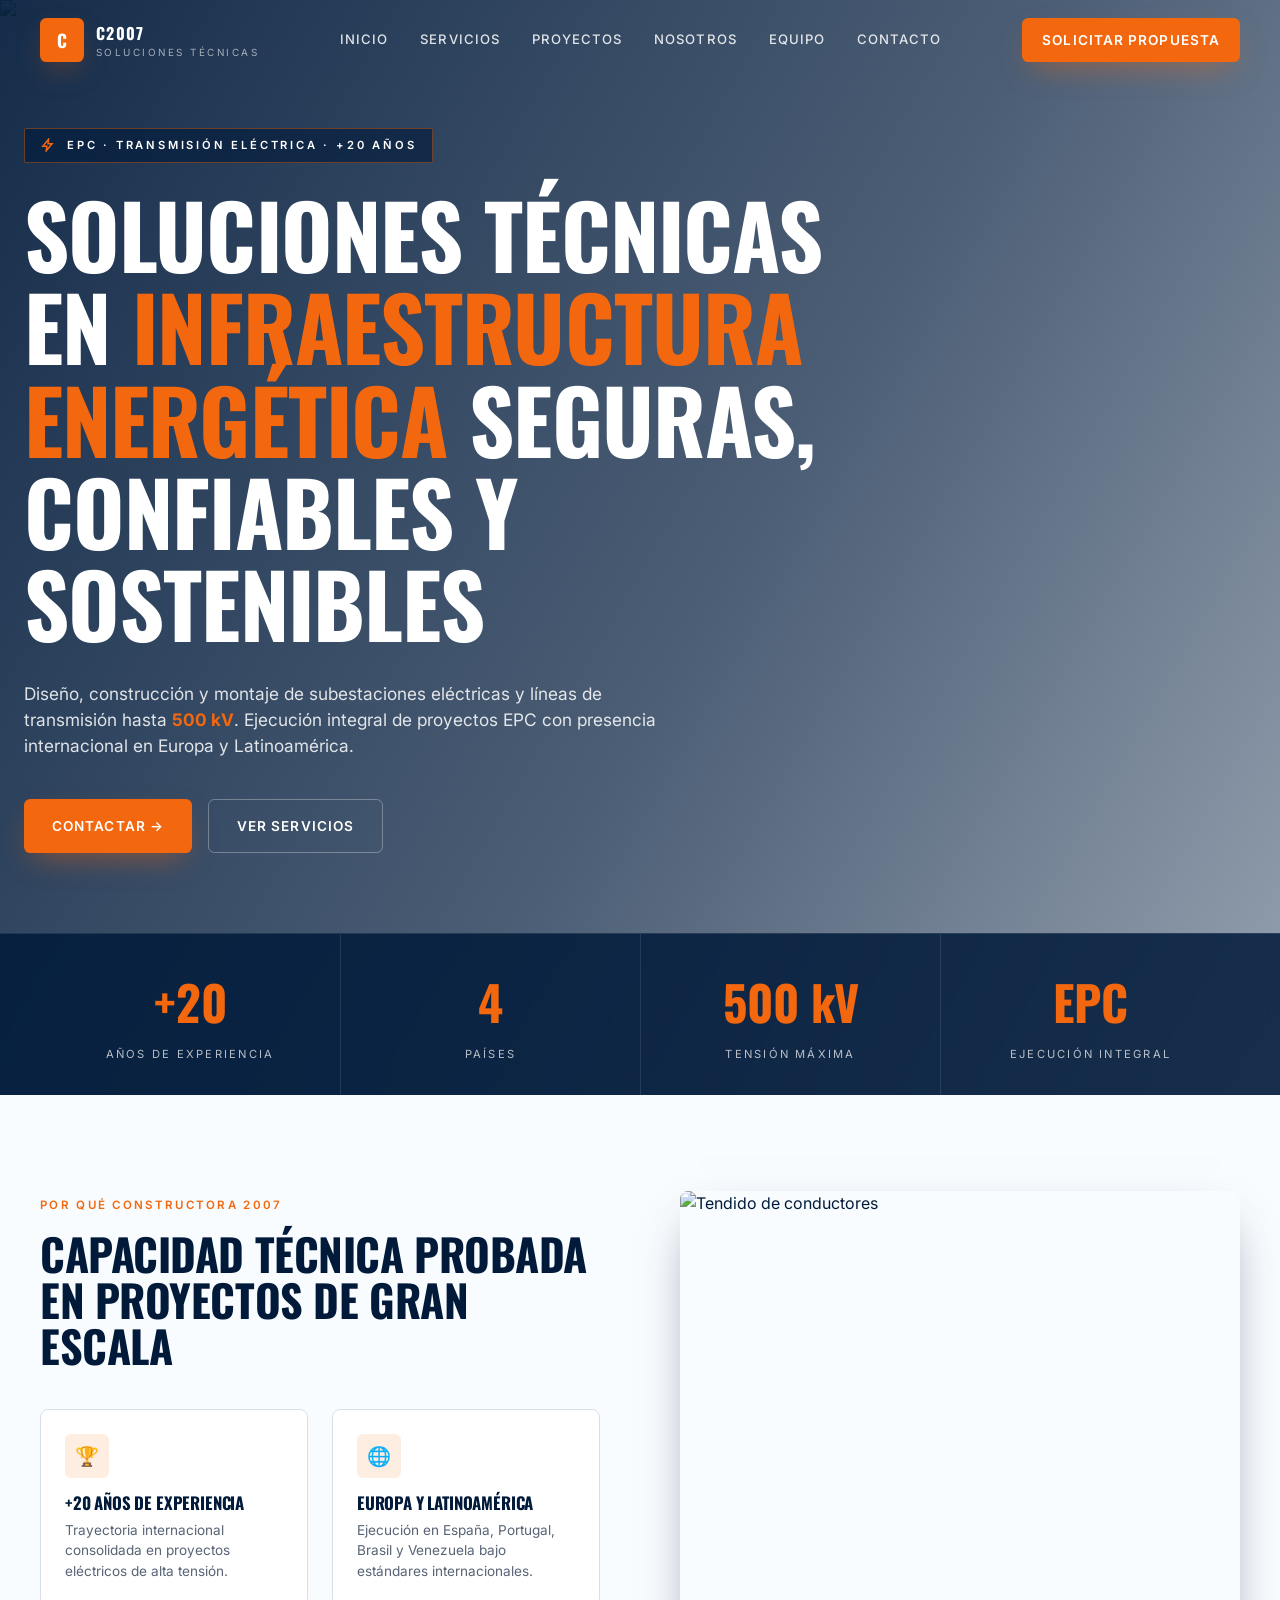
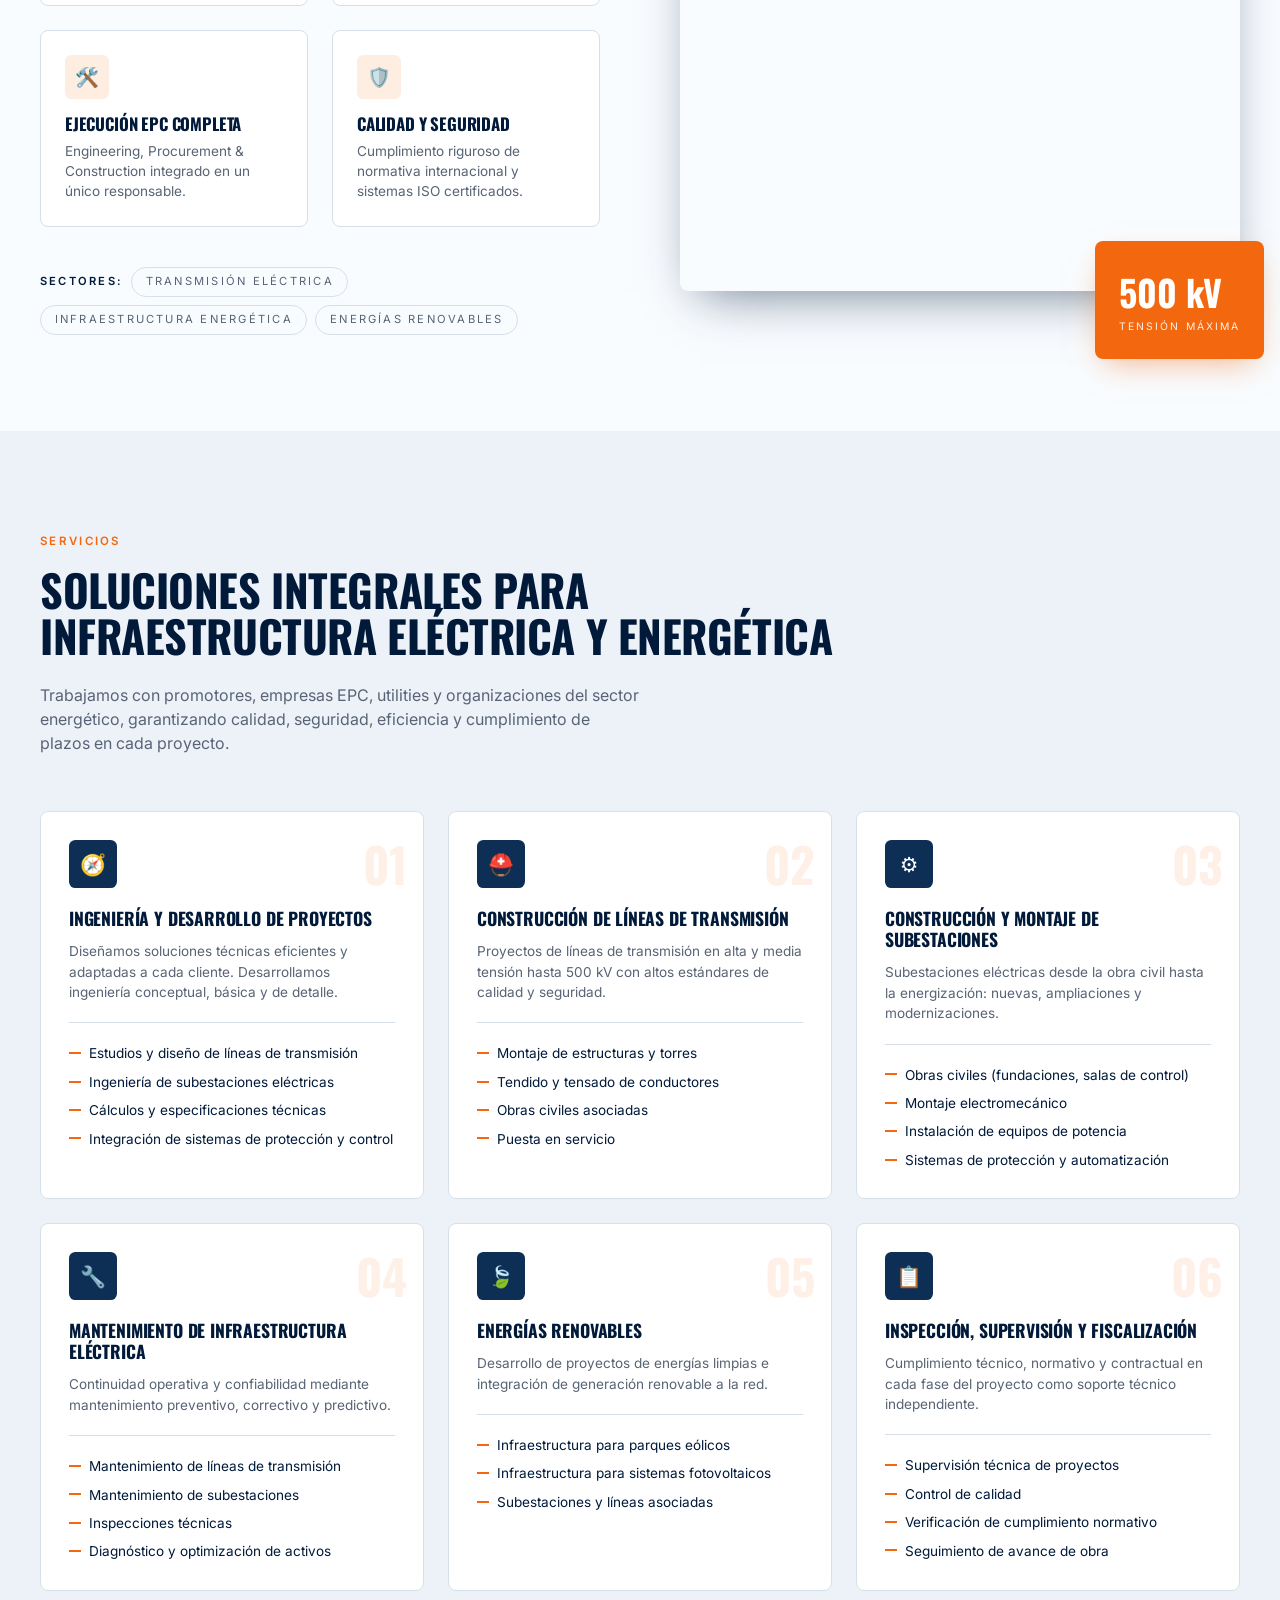
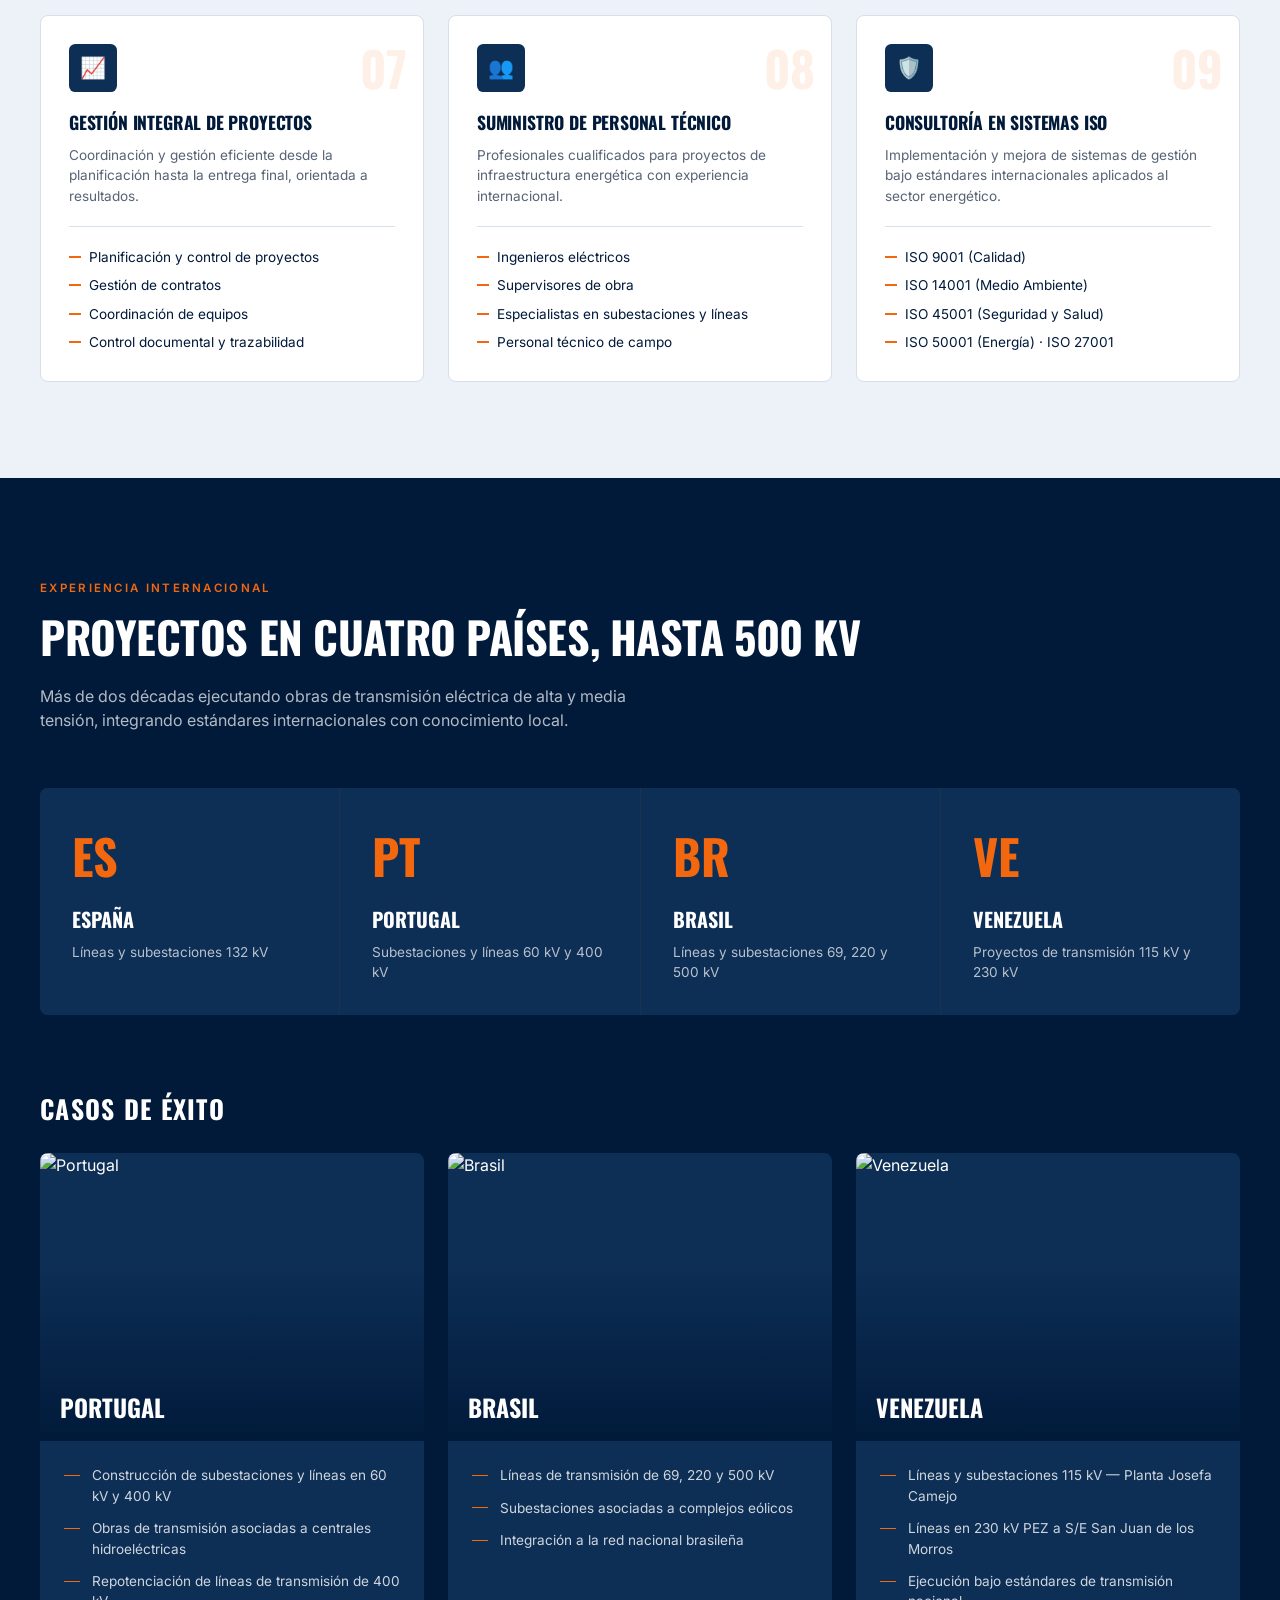
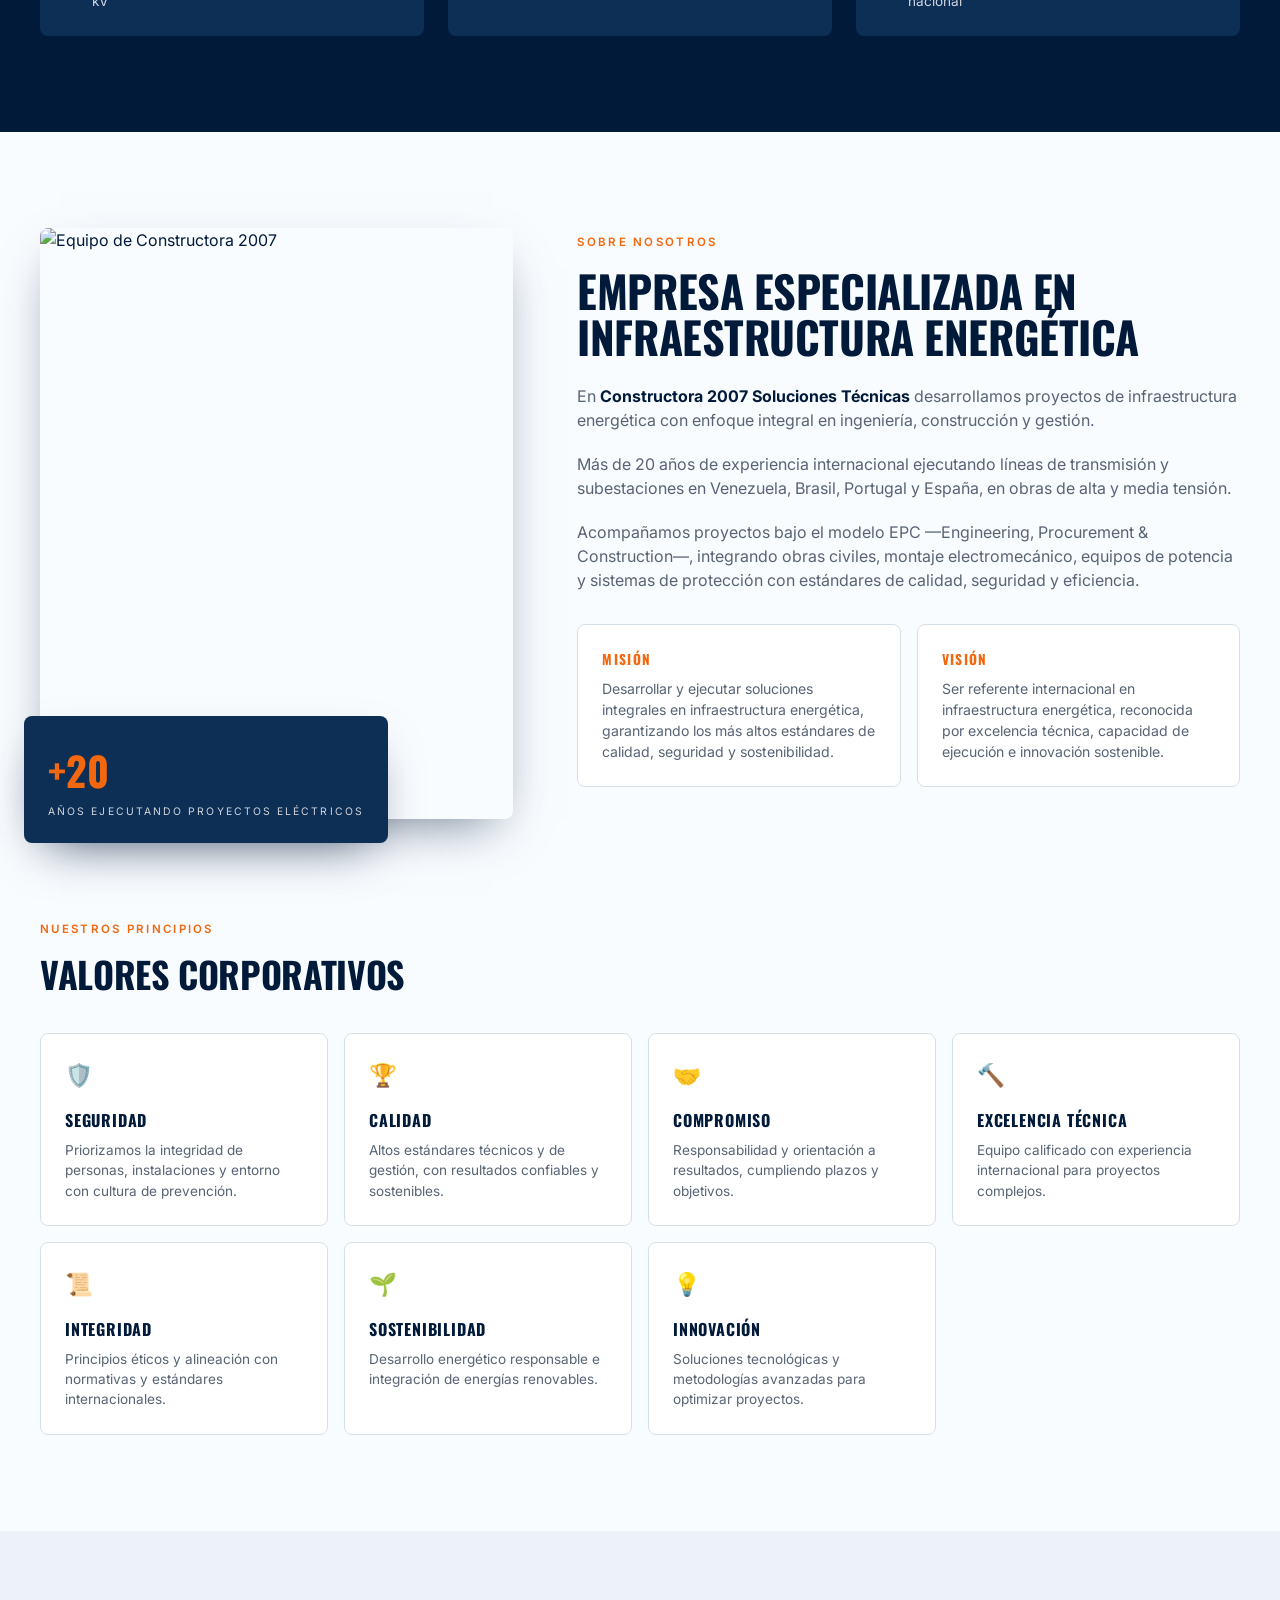
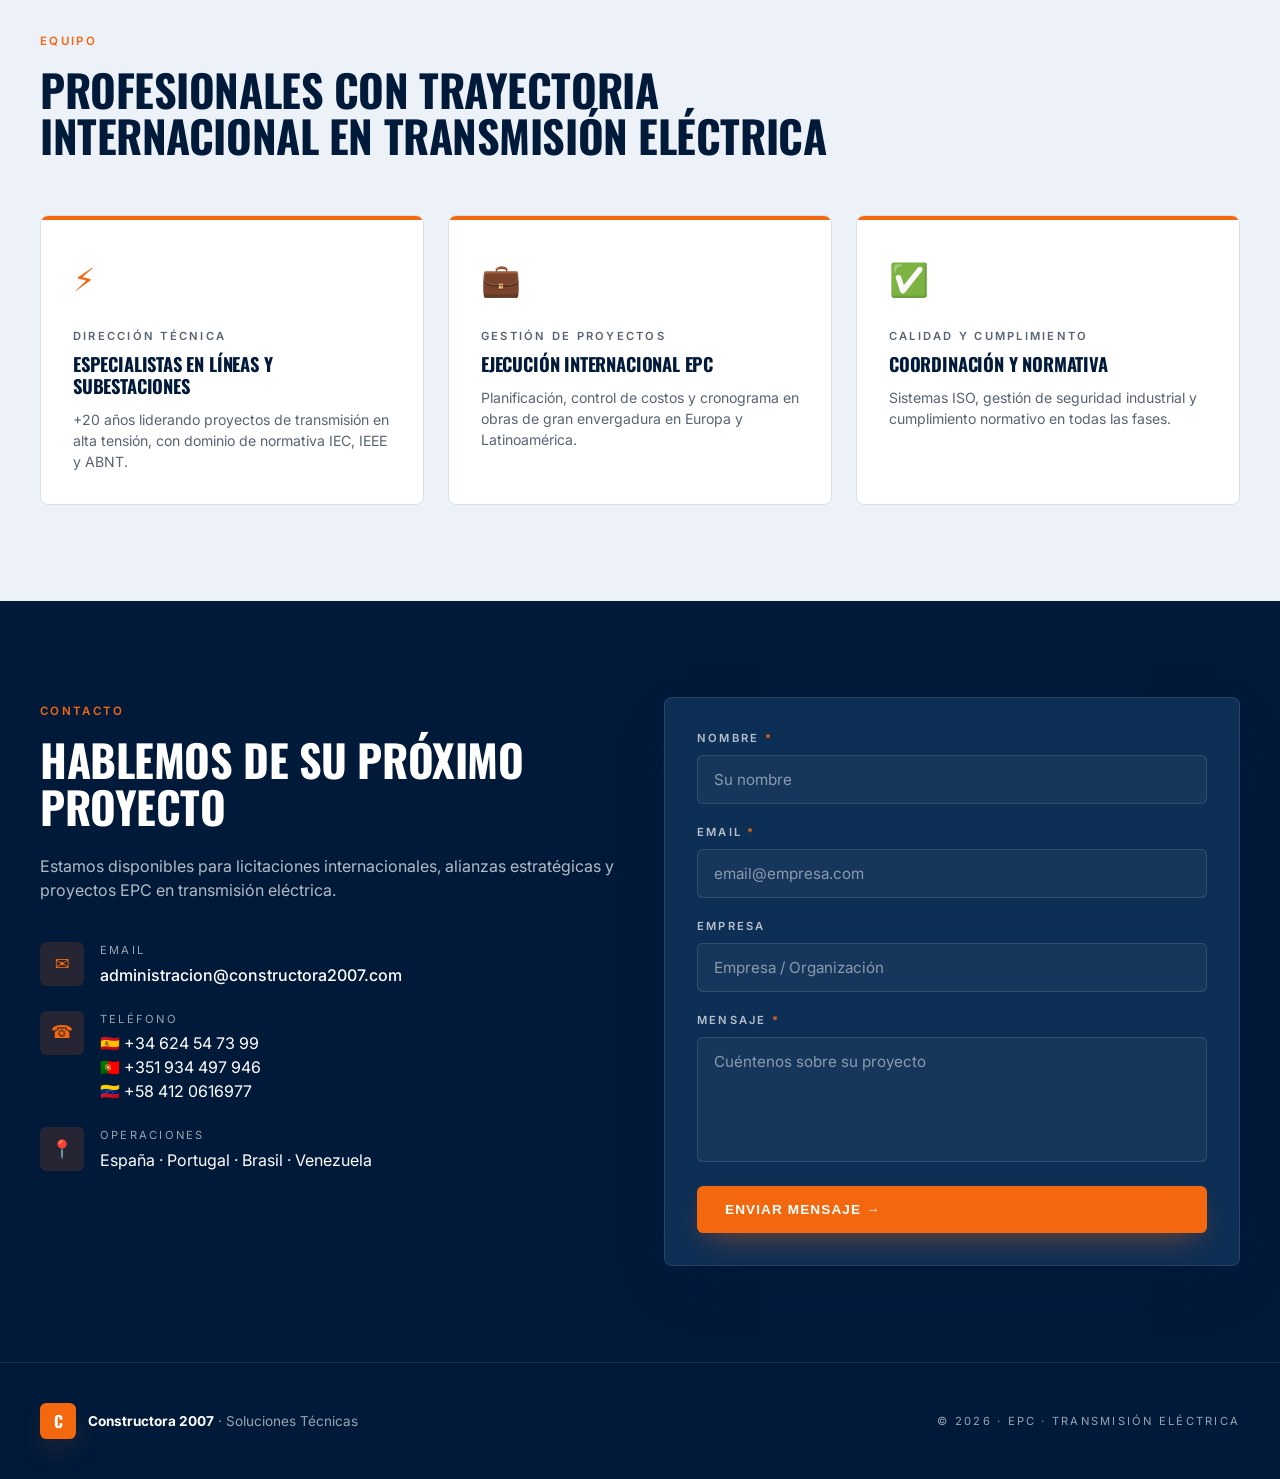
==== index.html @ a3deab56 "Add files via upload" ====
<!doctype html>
<html lang="es">
<head>
<meta charset="utf-8" />
<meta name="viewport" content="width=device-width, initial-scale=1" />
<title>Constructora 2007 · EPC en Transmisión Eléctrica hasta 500 kV</title>
<meta name="description" content="Diseño, construcción y montaje de subestaciones y líneas de transmisión hasta 500 kV. Proyectos EPC en España, Portugal, Brasil y Venezuela." />
<link rel="preconnect" href="https://fonts.googleapis.com">
<link rel="preconnect" href="https://fonts.gstatic.com" crossorigin>
<link href="https://fonts.googleapis.com/css2?family=Inter:wght@400;500;600;700&family=Oswald:wght@500;600;700&display=swap" rel="stylesheet">
<link rel="stylesheet" href="styles.css" />
</head>
<body>

<header id="nav" class="nav">
  <div class="container nav-inner">
    <a href="#inicio" class="brand">
      <div class="brand-mark">C</div>
      <div>
        <div class="brand-name">C2007</div>
        <div class="brand-sub">Soluciones Técnicas</div>
      </div>
    </a>
    <nav class="nav-links">
      <a href="#inicio">Inicio</a>
      <a href="#servicios">Servicios</a>
      <a href="#proyectos">Proyectos</a>
      <a href="#nosotros">Nosotros</a>
      <a href="#equipo">Equipo</a>
      <a href="#contacto">Contacto</a>
    </nav>
    <a href="#contacto" class="btn btn-orange nav-cta">Solicitar Propuesta</a>
    <button class="nav-toggle" aria-label="Abrir menú" id="navToggle">
      <span></span><span></span><span></span>
    </button>
  </div>
  <div class="nav-mobile" id="navMobile">
    <a href="#inicio">Inicio</a>
    <a href="#servicios">Servicios</a>
    <a href="#proyectos">Proyectos</a>
    <a href="#nosotros">Nosotros</a>
    <a href="#equipo">Equipo</a>
    <a href="#contacto">Contacto</a>
  </div>
</header>

<!-- HERO -->
<section id="inicio" class="hero">
  <img src="assets/hero-transmission.jpg" alt="Líneas de transmisión" class="hero-bg" />
  <div class="hero-overlay"></div>
  <div class="container hero-inner">
    <div class="badge">
      <svg viewBox="0 0 24 24" width="14" height="14" fill="none" stroke="currentColor" stroke-width="2.5"><path d="M13 2L3 14h7l-1 8 10-12h-7l1-8z"/></svg>
      <span>EPC · Transmisión Eléctrica · +20 años</span>
    </div>
    <h1>Soluciones técnicas en <span class="text-orange">infraestructura energética</span> seguras, confiables y sostenibles</h1>
    <p class="hero-lead">Diseño, construcción y montaje de subestaciones eléctricas y líneas de transmisión hasta <strong class="text-orange">500 kV</strong>. Ejecución integral de proyectos EPC con presencia internacional en Europa y Latinoamérica.</p>
    <div class="hero-ctas">
      <a href="#contacto" class="btn btn-orange">Contactar →</a>
      <a href="#servicios" class="btn btn-ghost">Ver Servicios</a>
    </div>
  </div>
  <div class="stats-bar">
    <div class="container stats-grid">
      <div><div class="stat-v">+20</div><div class="stat-l">Años de experiencia</div></div>
      <div><div class="stat-v">4</div><div class="stat-l">Países</div></div>
      <div><div class="stat-v">500 kV</div><div class="stat-l">Tensión máxima</div></div>
      <div><div class="stat-v">EPC</div><div class="stat-l">Ejecución integral</div></div>
    </div>
  </div>
</section>

<!-- WHY US -->
<section class="why">
  <div class="container why-grid">
    <div>
      <span class="eyebrow">Por qué Constructora 2007</span>
      <h2>Capacidad técnica probada en proyectos de gran escala</h2>
      <div class="why-cards">
        <div class="why-card"><div class="why-icon">🏆</div><h3>+20 años de experiencia</h3><p>Trayectoria internacional consolidada en proyectos eléctricos de alta tensión.</p></div>
        <div class="why-card"><div class="why-icon">🌐</div><h3>Europa y Latinoamérica</h3><p>Ejecución en España, Portugal, Brasil y Venezuela bajo estándares internacionales.</p></div>
        <div class="why-card"><div class="why-icon">🛠️</div><h3>Ejecución EPC completa</h3><p>Engineering, Procurement & Construction integrado en un único responsable.</p></div>
        <div class="why-card"><div class="why-icon">🛡️</div><h3>Calidad y seguridad</h3><p>Cumplimiento riguroso de normativa internacional y sistemas ISO certificados.</p></div>
      </div>
      <div class="sectors">
        <span class="sectors-label">Sectores:</span>
        <span class="chip">Transmisión Eléctrica</span>
        <span class="chip">Infraestructura Energética</span>
        <span class="chip">Energías Renovables</span>
      </div>
    </div>
    <div class="why-img-wrap">
      <img src="assets/conductors.jpg" alt="Tendido de conductores" />
      <div class="why-badge"><div class="why-badge-v">500 kV</div><div class="why-badge-l">Tensión máxima</div></div>
    </div>
  </div>
</section>

<!-- SERVICES -->
<section id="servicios" class="services">
  <div class="container">
    <span class="eyebrow">Servicios</span>
    <h2>Soluciones integrales para infraestructura eléctrica y energética</h2>
    <p class="lead">Trabajamos con promotores, empresas EPC, utilities y organizaciones del sector energético, garantizando calidad, seguridad, eficiencia y cumplimiento de plazos en cada proyecto.</p>
    <div class="services-grid" id="servicesGrid"></div>
  </div>
</section>

<!-- PROJECTS -->
<section id="proyectos" class="projects">
  <div class="container">
    <span class="eyebrow">Experiencia internacional</span>
    <h2 class="light">Proyectos en cuatro países, hasta 500 kV</h2>
    <p class="lead light">Más de dos décadas ejecutando obras de transmisión eléctrica de alta y media tensión, integrando estándares internacionales con conocimiento local.</p>
    <div class="countries">
      <div><div class="cc">ES</div><div class="cn">España</div><p>Líneas y subestaciones 132 kV</p></div>
      <div><div class="cc">PT</div><div class="cn">Portugal</div><p>Subestaciones y líneas 60 kV y 400 kV</p></div>
      <div><div class="cc">BR</div><div class="cn">Brasil</div><p>Líneas y subestaciones 69, 220 y 500 kV</p></div>
      <div><div class="cc">VE</div><div class="cn">Venezuela</div><p>Proyectos de transmisión 115 kV y 230 kV</p></div>
    </div>
    <h3 class="cases-title">Casos de éxito</h3>
    <div class="cases">
      <article class="case">
        <div class="case-img"><img src="assets/substation.jpg" alt="Portugal"/><span>Portugal</span></div>
        <ul>
          <li>Construcción de subestaciones y líneas en 60 kV y 400 kV</li>
          <li>Obras de transmisión asociadas a centrales hidroeléctricas</li>
          <li>Repotenciación de líneas de transmisión de 400 kV</li>
        </ul>
      </article>
      <article class="case">
        <div class="case-img"><img src="assets/conductors.jpg" alt="Brasil"/><span>Brasil</span></div>
        <ul>
          <li>Líneas de transmisión de 69, 220 y 500 kV</li>
          <li>Subestaciones asociadas a complejos eólicos</li>
          <li>Integración a la red nacional brasileña</li>
        </ul>
      </article>
      <article class="case">
        <div class="case-img"><img src="assets/renewable.jpg" alt="Venezuela"/><span>Venezuela</span></div>
        <ul>
          <li>Líneas y subestaciones 115 kV — Planta Josefa Camejo</li>
          <li>Líneas en 230 kV PEZ a S/E San Juan de los Morros</li>
          <li>Ejecución bajo estándares de transmisión nacional</li>
        </ul>
      </article>
    </div>
  </div>
</section>

<!-- ABOUT -->
<section id="nosotros" class="about">
  <div class="container about-grid">
    <div class="about-img-wrap">
      <img src="assets/team.jpg" alt="Equipo de Constructora 2007"/>
      <div class="about-badge"><div class="about-badge-v">+20</div><div class="about-badge-l">Años ejecutando proyectos eléctricos</div></div>
    </div>
    <div>
      <span class="eyebrow">Sobre nosotros</span>
      <h2>Empresa especializada en infraestructura energética</h2>
      <div class="about-text">
        <p>En <strong>Constructora 2007 Soluciones Técnicas</strong> desarrollamos proyectos de infraestructura energética con enfoque integral en ingeniería, construcción y gestión.</p>
        <p>Más de 20 años de experiencia internacional ejecutando líneas de transmisión y subestaciones en Venezuela, Brasil, Portugal y España, en obras de alta y media tensión.</p>
        <p>Acompañamos proyectos bajo el modelo EPC —Engineering, Procurement & Construction—, integrando obras civiles, montaje electromecánico, equipos de potencia y sistemas de protección con estándares de calidad, seguridad y eficiencia.</p>
      </div>
      <div class="mv">
        <div class="mv-card"><div class="mv-title">Misión</div><p>Desarrollar y ejecutar soluciones integrales en infraestructura energética, garantizando los más altos estándares de calidad, seguridad y sostenibilidad.</p></div>
        <div class="mv-card"><div class="mv-title">Visión</div><p>Ser referente internacional en infraestructura energética, reconocida por excelencia técnica, capacidad de ejecución e innovación sostenible.</p></div>
      </div>
    </div>
  </div>
  <div class="container values-wrap">
    <span class="eyebrow">Nuestros principios</span>
    <h3>Valores Corporativos</h3>
    <div class="values" id="valuesGrid"></div>
  </div>
</section>

<!-- TEAM -->
<section id="equipo" class="team">
  <div class="container">
    <span class="eyebrow">Equipo</span>
    <h2>Profesionales con trayectoria internacional en transmisión eléctrica</h2>
    <div class="team-grid">
      <div class="team-card"><div class="team-bar"></div><div class="team-icon">⚡</div><div class="team-role">Dirección Técnica</div><h3>Especialistas en líneas y subestaciones</h3><p>+20 años liderando proyectos de transmisión en alta tensión, con dominio de normativa IEC, IEEE y ABNT.</p></div>
      <div class="team-card"><div class="team-bar"></div><div class="team-icon">💼</div><div class="team-role">Gestión de Proyectos</div><h3>Ejecución internacional EPC</h3><p>Planificación, control de costos y cronograma en obras de gran envergadura en Europa y Latinoamérica.</p></div>
      <div class="team-card"><div class="team-bar"></div><div class="team-icon">✅</div><div class="team-role">Calidad y Cumplimiento</div><h3>Coordinación y normativa</h3><p>Sistemas ISO, gestión de seguridad industrial y cumplimiento normativo en todas las fases.</p></div>
    </div>
  </div>
</section>

<!-- CONTACT -->
<section id="contacto" class="contact">
  <div class="container contact-grid">
    <div>
      <span class="eyebrow">Contacto</span>
      <h2 class="light">Hablemos de su próximo proyecto</h2>
      <p class="lead light">Estamos disponibles para licitaciones internacionales, alianzas estratégicas y proyectos EPC en transmisión eléctrica.</p>
      <div class="contact-list">
        <div class="contact-item"><div class="ci-ico">✉</div><div><div class="ci-l">Email</div><a href="mailto:administracion@constructora2007.com">administracion@constructora2007.com</a></div></div>
        <div class="contact-item"><div class="ci-ico">☎</div><div><div class="ci-l">Teléfono</div>
          <div>🇪🇸 +34 624 54 73 99</div>
          <div>🇵🇹 +351 934 497 946</div>
          <div>🇻🇪 +58 412 0616977</div>
        </div></div>
        <div class="contact-item"><div class="ci-ico">📍</div><div><div class="ci-l">Operaciones</div><div>España · Portugal · Brasil · Venezuela</div></div></div>
      </div>
    </div>
    <form class="contact-form" id="contactForm">
      <label>Nombre <span>*</span><input required type="text" placeholder="Su nombre"/></label>
      <label>Email <span>*</span><input required type="email" placeholder="email@empresa.com"/></label>
      <label>Empresa<input type="text" placeholder="Empresa / Organización"/></label>
      <label>Mensaje <span>*</span><textarea required rows="5" placeholder="Cuéntenos sobre su proyecto"></textarea></label>
      <button type="submit" class="btn btn-orange">Enviar mensaje →</button>
    </form>
  </div>
</section>

<footer class="footer">
  <div class="container footer-inner">
    <div class="brand">
      <div class="brand-mark">C</div>
      <div class="text-sm"><strong>Constructora 2007</strong> · Soluciones Técnicas</div>
    </div>
    <div class="footer-copy">© <span id="year"></span> · EPC · Transmisión Eléctrica</div>
  </div>
</footer>

<script src="script.js"></script>
</body>
</html>
---- styles.css ----
:root{
  --navy-deep:oklch(0.22 0.07 255);
  --navy:oklch(0.30 0.08 255);
  --orange:oklch(0.68 0.19 45);
  --orange-bright:oklch(0.74 0.20 50);
  --bg:oklch(0.99 0.005 250);
  --fg:oklch(0.22 0.07 255);
  --muted:oklch(0.50 0.03 255);
  --secondary:oklch(0.96 0.01 255);
  --border:oklch(0.90 0.015 255);
  --card:#fff;
  --shadow-elev:0 20px 50px -20px color-mix(in oklab, var(--navy-deep) 60%, transparent);
  --shadow-orange:0 12px 30px -10px color-mix(in oklab, var(--orange) 50%, transparent);
}
*{box-sizing:border-box;margin:0;padding:0}
html{scroll-behavior:smooth}
body{font-family:"Inter",system-ui,sans-serif;background:var(--bg);color:var(--fg);-webkit-font-smoothing:antialiased;line-height:1.5}
img{display:block;max-width:100%}
a{color:inherit;text-decoration:none}
h1,h2,h3,h4{font-family:"Oswald","Arial Narrow",sans-serif;letter-spacing:-0.01em;text-transform:uppercase;font-weight:700;line-height:1.05}
.container{max-width:1280px;margin:0 auto;padding:0 24px}
@media(min-width:1024px){.container{padding:0 40px}}
.text-orange{color:var(--orange)}
.eyebrow{display:inline-flex;align-items:center;gap:.5rem;font-size:.72rem;font-weight:600;text-transform:uppercase;letter-spacing:.2em;color:var(--orange)}
.lead{margin-top:1.5rem;color:var(--muted);max-width:60ch}
.lead.light{color:rgba(255,255,255,.7)}
h2.light,h3.light{color:#fff}

/* Buttons */
.btn{display:inline-flex;align-items:center;gap:.5rem;padding:1rem 1.75rem;font-size:.85rem;font-weight:600;text-transform:uppercase;letter-spacing:.08em;border-radius:.4rem;transition:.2s;cursor:pointer;border:none}
.btn-orange{background:var(--orange);color:#fff;box-shadow:var(--shadow-orange)}
.btn-orange:hover{filter:brightness(1.1)}
.btn-ghost{border:1px solid rgba(255,255,255,.3);color:#fff;background:transparent}
.btn-ghost:hover{background:rgba(255,255,255,.1)}

/* NAV */
.nav{position:fixed;inset:0 0 auto 0;z-index:50;transition:.3s}
.nav.scrolled{background:color-mix(in oklab, var(--navy-deep) 90%, transparent);backdrop-filter:blur(12px);border-bottom:1px solid rgba(255,255,255,.1)}
.nav-inner{display:flex;height:80px;align-items:center;justify-content:space-between}
.brand{display:flex;align-items:center;gap:.75rem;color:#fff}
.brand-mark{width:44px;height:44px;border-radius:.4rem;background:var(--orange);color:#fff;display:flex;align-items:center;justify-content:center;font-family:"Oswald";font-weight:700;font-size:1.1rem;box-shadow:var(--shadow-orange)}
.brand-name{font-family:"Oswald";font-weight:700;text-transform:uppercase;letter-spacing:.08em;color:#fff}
.brand-sub{font-size:.62rem;text-transform:uppercase;letter-spacing:.25em;color:rgba(255,255,255,.6)}
.nav-links{display:none;gap:2rem}
.nav-links a{font-size:.82rem;font-weight:500;text-transform:uppercase;letter-spacing:.08em;color:rgba(255,255,255,.85)}
.nav-links a:hover{color:var(--orange)}
.nav-cta{display:none;padding:.75rem 1.25rem}
@media(min-width:1024px){.nav-links{display:flex}.nav-cta{display:inline-flex}}
.nav-toggle{display:flex;flex-direction:column;gap:5px;background:transparent;border:none;padding:8px;cursor:pointer}
.nav-toggle span{width:24px;height:2px;background:#fff;display:block}
@media(min-width:1024px){.nav-toggle{display:none}}
.nav-mobile{display:none;background:var(--navy-deep);padding:1rem 1.5rem;border-top:1px solid rgba(255,255,255,.1)}
.nav-mobile a{display:block;padding:.75rem 0;color:rgba(255,255,255,.85);font-size:.85rem;text-transform:uppercase;letter-spacing:.08em;border-bottom:1px solid rgba(255,255,255,.05)}
.nav-mobile.open{display:block}

/* HERO */
.hero{position:relative;min-height:100vh;overflow:hidden;color:#fff}
.hero-bg{position:absolute;inset:0;width:100%;height:100%;object-fit:cover}
.hero-overlay{position:absolute;inset:0;background:linear-gradient(120deg,color-mix(in oklab, var(--navy-deep) 92%, transparent) 0%,color-mix(in oklab, var(--navy-deep) 70%, transparent) 55%,color-mix(in oklab, var(--navy-deep) 40%, transparent) 100%)}
.hero-inner{position:relative;z-index:2;display:flex;flex-direction:column;justify-content:center;min-height:100vh;padding:8rem 24px 5rem}
.badge{display:inline-flex;align-items:center;gap:.75rem;padding:.5rem 1rem;border:1px solid color-mix(in oklab, var(--orange) 40%, transparent);background:color-mix(in oklab, var(--navy-deep) 60%, transparent);backdrop-filter:blur(8px);border-radius:2px;color:#fff;font-size:.7rem;font-weight:600;letter-spacing:.25em;text-transform:uppercase;width:fit-content;margin-bottom:1.5rem}
.badge svg{color:var(--orange)}
.hero h1{font-size:clamp(2.5rem,7vw,5.5rem);max-width:900px}
.hero-lead{margin-top:2rem;max-width:640px;font-size:1.08rem;color:rgba(255,255,255,.85)}
.hero-ctas{margin-top:2.5rem;display:flex;flex-wrap:wrap;gap:1rem}
.stats-bar{position:relative;z-index:2;border-top:1px solid rgba(255,255,255,.1);background:color-mix(in oklab, var(--navy-deep) 85%, transparent);backdrop-filter:blur(12px)}
.stats-grid{display:grid;grid-template-columns:repeat(2,1fr);gap:0}
@media(min-width:768px){.stats-grid{grid-template-columns:repeat(4,1fr)}}
.stats-grid>div{padding:2rem 1.5rem;text-align:center;border-left:1px solid rgba(255,255,255,.1)}
.stats-grid>div:first-child{border-left:none}
.stat-v{font-family:"Oswald";font-size:clamp(2rem,4vw,3rem);font-weight:700;color:var(--orange)}
.stat-l{margin-top:.5rem;font-size:.7rem;text-transform:uppercase;letter-spacing:.2em;color:rgba(255,255,255,.7)}

/* WHY */
.why{padding:6rem 0;background:var(--bg)}
.why-grid{display:grid;gap:3.5rem}
@media(min-width:1024px){.why-grid{grid-template-columns:1fr 1fr;gap:5rem}}
.why h2{font-size:clamp(1.8rem,3.5vw,2.75rem);margin-top:1rem}
.why-cards{margin-top:2.5rem;display:grid;gap:1.5rem;grid-template-columns:1fr}
@media(min-width:640px){.why-cards{grid-template-columns:1fr 1fr}}
.why-card{padding:1.5rem;border:1px solid var(--border);background:var(--card);border-radius:.5rem;transition:.2s}
.why-card:hover{border-color:var(--orange);box-shadow:var(--shadow-elev);transform:translateY(-4px)}
.why-icon{width:44px;height:44px;border-radius:.4rem;background:color-mix(in oklab, var(--orange) 12%, transparent);color:var(--orange);display:flex;align-items:center;justify-content:center;font-size:1.2rem;margin-bottom:1rem}
.why-card h3{font-size:1.05rem;margin-bottom:.5rem}
.why-card p{font-size:.85rem;color:var(--muted)}
.sectors{margin-top:2.5rem;display:flex;flex-wrap:wrap;gap:.5rem;align-items:center;font-size:.7rem;text-transform:uppercase;letter-spacing:.2em;color:var(--muted)}
.sectors-label{font-weight:600;color:var(--fg)}
.chip{padding:.35rem .85rem;border:1px solid var(--border);border-radius:999px}
.why-img-wrap{position:relative}
.why-img-wrap img{aspect-ratio:4/5;width:100%;object-fit:cover;border-radius:.5rem;box-shadow:var(--shadow-elev)}
.why-badge{position:absolute;bottom:-1.5rem;right:-1.5rem;background:var(--orange);color:#fff;padding:1.5rem;border-radius:.5rem;box-shadow:var(--shadow-orange);display:none}
@media(min-width:768px){.why-badge{display:block}}
.why-badge-v{font-family:"Oswald";font-size:2.25rem;font-weight:700}
.why-badge-l{font-size:.65rem;text-transform:uppercase;letter-spacing:.2em;opacity:.9}

/* SERVICES */
.services{padding:6rem 0;background:var(--secondary)}
.services h2{font-size:clamp(1.8rem,3.5vw,2.75rem);margin-top:1rem;max-width:800px}
.services-grid{margin-top:3.5rem;display:grid;gap:1.5rem;grid-template-columns:1fr}
@media(min-width:768px){.services-grid{grid-template-columns:1fr 1fr}}
@media(min-width:1024px){.services-grid{grid-template-columns:repeat(3,1fr)}}
.service{position:relative;overflow:hidden;border:1px solid var(--border);background:var(--card);border-radius:.5rem;padding:1.75rem;transition:.2s}
.service:hover{border-color:var(--orange);box-shadow:var(--shadow-elev)}
.service-num{position:absolute;top:1rem;right:1rem;font-family:"Oswald";font-size:3rem;font-weight:700;color:color-mix(in oklab, var(--orange) 10%, transparent);transition:.2s}
.service:hover .service-num{color:color-mix(in oklab, var(--orange) 30%, transparent)}
.service-icon{width:48px;height:48px;border-radius:.4rem;background:var(--navy);color:#fff;display:flex;align-items:center;justify-content:center;font-size:1.3rem;margin-bottom:1.25rem}
.service h3{font-size:1.1rem;margin-bottom:.75rem;line-height:1.2}
.service-desc{font-size:.85rem;color:var(--muted)}
.service ul{margin-top:1.25rem;padding-top:1.25rem;border-top:1px solid var(--border);list-style:none;display:grid;gap:.5rem}
.service li{display:flex;gap:.5rem;font-size:.85rem;align-items:flex-start}
.service li::before{content:"";flex:none;width:12px;height:2px;background:var(--orange);margin-top:.55rem}

/* PROJECTS */
.projects{padding:6rem 0;background:var(--navy-deep);color:#fff}
.projects h2{font-size:clamp(1.8rem,3.5vw,2.75rem);margin-top:1rem;color:#fff}
.cases-title{margin-top:5rem;font-size:1.6rem;color:#fff;letter-spacing:.05em}
.countries{margin-top:3.5rem;display:grid;gap:1px;background:rgba(255,255,255,.1);border-radius:.5rem;overflow:hidden;grid-template-columns:1fr}
@media(min-width:640px){.countries{grid-template-columns:1fr 1fr}}
@media(min-width:1024px){.countries{grid-template-columns:repeat(4,1fr)}}
.countries>div{background:var(--navy);padding:2rem}
.cc{font-family:"Oswald";font-size:3rem;font-weight:700;color:var(--orange)}
.cn{margin-top:.75rem;font-family:"Oswald";font-size:1.25rem;text-transform:uppercase;font-weight:700}
.countries p{margin-top:.5rem;font-size:.85rem;color:rgba(255,255,255,.7)}
.cases{margin-top:2rem;display:grid;gap:1.5rem;grid-template-columns:1fr}
@media(min-width:1024px){.cases{grid-template-columns:repeat(3,1fr)}}
.case{background:var(--navy);border-radius:.5rem;overflow:hidden}
.case-img{position:relative;aspect-ratio:4/3;overflow:hidden}
.case-img img{width:100%;height:100%;object-fit:cover;transition:.7s}
.case:hover .case-img img{transform:scale(1.05)}
.case-img::after{content:"";position:absolute;inset:0;background:linear-gradient(to top, var(--navy-deep), transparent 60%)}
.case-img span{position:absolute;bottom:1rem;left:1.25rem;font-family:"Oswald";font-size:1.5rem;font-weight:700;text-transform:uppercase;color:#fff;z-index:2}
.case ul{padding:1.5rem;list-style:none;display:grid;gap:.75rem}
.case li{display:flex;gap:.75rem;font-size:.85rem;color:rgba(255,255,255,.8)}
.case li::before{content:"";flex:none;width:16px;height:1px;background:var(--orange);margin-top:.6rem}

/* ABOUT */
.about{padding:6rem 0;background:var(--bg)}
.about-grid{display:grid;gap:3.5rem;grid-template-columns:1fr}
@media(min-width:1024px){.about-grid{grid-template-columns:5fr 7fr;gap:4rem}}
.about-img-wrap{position:relative}
.about-img-wrap img{aspect-ratio:4/5;width:100%;object-fit:cover;border-radius:.5rem;box-shadow:var(--shadow-elev)}
.about-badge{position:absolute;bottom:-1.5rem;left:-1rem;background:var(--navy);color:#fff;padding:1.5rem;border-radius:.5rem;box-shadow:var(--shadow-elev)}
.about-badge-v{font-family:"Oswald";font-size:2.5rem;font-weight:700;color:var(--orange)}
.about-badge-l{margin-top:.25rem;font-size:.65rem;text-transform:uppercase;letter-spacing:.2em;color:rgba(255,255,255,.8)}
.about h2{font-size:clamp(1.8rem,3.5vw,2.75rem);margin-top:1rem}
.about-text{margin-top:1.5rem;display:grid;gap:1.25rem;color:var(--muted);font-size:1rem}
.about-text strong{color:var(--fg)}
.mv{margin-top:2rem;display:grid;gap:1rem;grid-template-columns:1fr}
@media(min-width:640px){.mv{grid-template-columns:1fr 1fr}}
.mv-card{padding:1.5rem;border:1px solid var(--border);background:var(--card);border-radius:.5rem}
.mv-title{font-family:"Oswald";font-size:.85rem;font-weight:700;text-transform:uppercase;letter-spacing:.1em;color:var(--orange)}
.mv-card p{margin-top:.5rem;font-size:.88rem;color:var(--muted)}
.values-wrap{margin-top:6rem}
.values-wrap h3{margin-top:1rem;font-size:clamp(1.5rem,3vw,2.25rem)}
.values{margin-top:2.5rem;display:grid;gap:1rem;grid-template-columns:1fr}
@media(min-width:640px){.values{grid-template-columns:1fr 1fr}}
@media(min-width:1024px){.values{grid-template-columns:repeat(4,1fr)}}
.value{padding:1.5rem;border:1px solid var(--border);background:var(--card);border-radius:.5rem;transition:.2s}
.value:hover{border-color:var(--orange);transform:translateY(-4px)}
.value-icon{font-size:1.4rem;color:var(--orange)}
.value-title{margin-top:1rem;font-family:"Oswald";font-size:1rem;font-weight:700;text-transform:uppercase;letter-spacing:.05em}
.value p{margin-top:.5rem;font-size:.85rem;color:var(--muted)}

/* TEAM */
.team{padding:6rem 0;background:var(--secondary)}
.team h2{font-size:clamp(1.8rem,3.5vw,2.75rem);margin-top:1rem;max-width:800px}
.team-grid{margin-top:3.5rem;display:grid;gap:1.5rem;grid-template-columns:1fr}
@media(min-width:768px){.team-grid{grid-template-columns:repeat(3,1fr)}}
.team-card{position:relative;overflow:hidden;padding:2rem;border:1px solid var(--border);background:var(--card);border-radius:.5rem;transition:.2s}
.team-card:hover{border-color:var(--orange);box-shadow:var(--shadow-elev)}
.team-bar{position:absolute;inset:0 0 auto 0;height:4px;background:var(--orange)}
.team-icon{margin-top:.5rem;font-size:2rem;color:var(--orange)}
.team-role{margin-top:1.5rem;font-size:.7rem;font-weight:600;text-transform:uppercase;letter-spacing:.2em;color:var(--muted)}
.team-card h3{margin-top:.5rem;font-size:1.15rem;line-height:1.2}
.team-card p{margin-top:.75rem;font-size:.88rem;color:var(--muted)}

/* CONTACT */
.contact{padding:6rem 0;background:var(--navy-deep);color:#fff}
.contact-grid{display:grid;gap:3rem;grid-template-columns:1fr}
@media(min-width:1024px){.contact-grid{grid-template-columns:1fr 1fr}}
.contact h2{font-size:clamp(1.8rem,3.5vw,2.75rem);margin-top:1rem}
.contact-list{margin-top:2.5rem;display:grid;gap:1.5rem}
.contact-item{display:flex;gap:1rem;align-items:flex-start}
.ci-ico{flex:none;width:44px;height:44px;border-radius:.4rem;background:color-mix(in oklab, var(--orange) 15%, transparent);color:var(--orange);display:flex;align-items:center;justify-content:center;font-size:1.1rem}
.ci-l{font-size:.7rem;text-transform:uppercase;letter-spacing:.2em;color:rgba(255,255,255,.6);margin-bottom:.25rem}
.contact-item a{color:#fff;font-weight:500}
.contact-item a:hover{color:var(--orange)}
.contact-form{background:var(--navy);border:1px solid rgba(255,255,255,.1);border-radius:.5rem;padding:2rem;display:grid;gap:1.25rem;box-shadow:var(--shadow-elev)}
.contact-form label{display:block;font-size:.7rem;font-weight:600;text-transform:uppercase;letter-spacing:.2em;color:rgba(255,255,255,.7)}
.contact-form label span{color:var(--orange)}
.contact-form input,.contact-form textarea{margin-top:.5rem;width:100%;background:color-mix(in oklab, white 4%, transparent);border:1px solid color-mix(in oklab, white 12%, transparent);color:#fff;padding:.875rem 1rem;border-radius:.375rem;font-size:.95rem;outline:none;font-family:inherit;resize:none;transition:.2s}
.contact-form input::placeholder,.contact-form textarea::placeholder{color:rgba(255,255,255,.5)}
.contact-form input:focus,.contact-form textarea:focus{border-color:var(--orange);background:color-mix(in oklab, white 8%, transparent)}

/* FOOTER */
.footer{background:var(--navy-deep);color:rgba(255,255,255,.6);border-top:1px solid rgba(255,255,255,.1);padding:2.5rem 0}
.footer-inner{display:flex;flex-direction:column;align-items:center;gap:1rem;justify-content:space-between}
@media(min-width:768px){.footer-inner{flex-direction:row}}
.footer .brand-mark{width:36px;height:36px;font-size:1rem}
.footer .text-sm{font-size:.85rem;color:rgba(255,255,255,.6)}
.footer .text-sm strong{color:#fff}
.footer-copy{font-size:.7rem;text-transform:uppercase;letter-spacing:.2em}
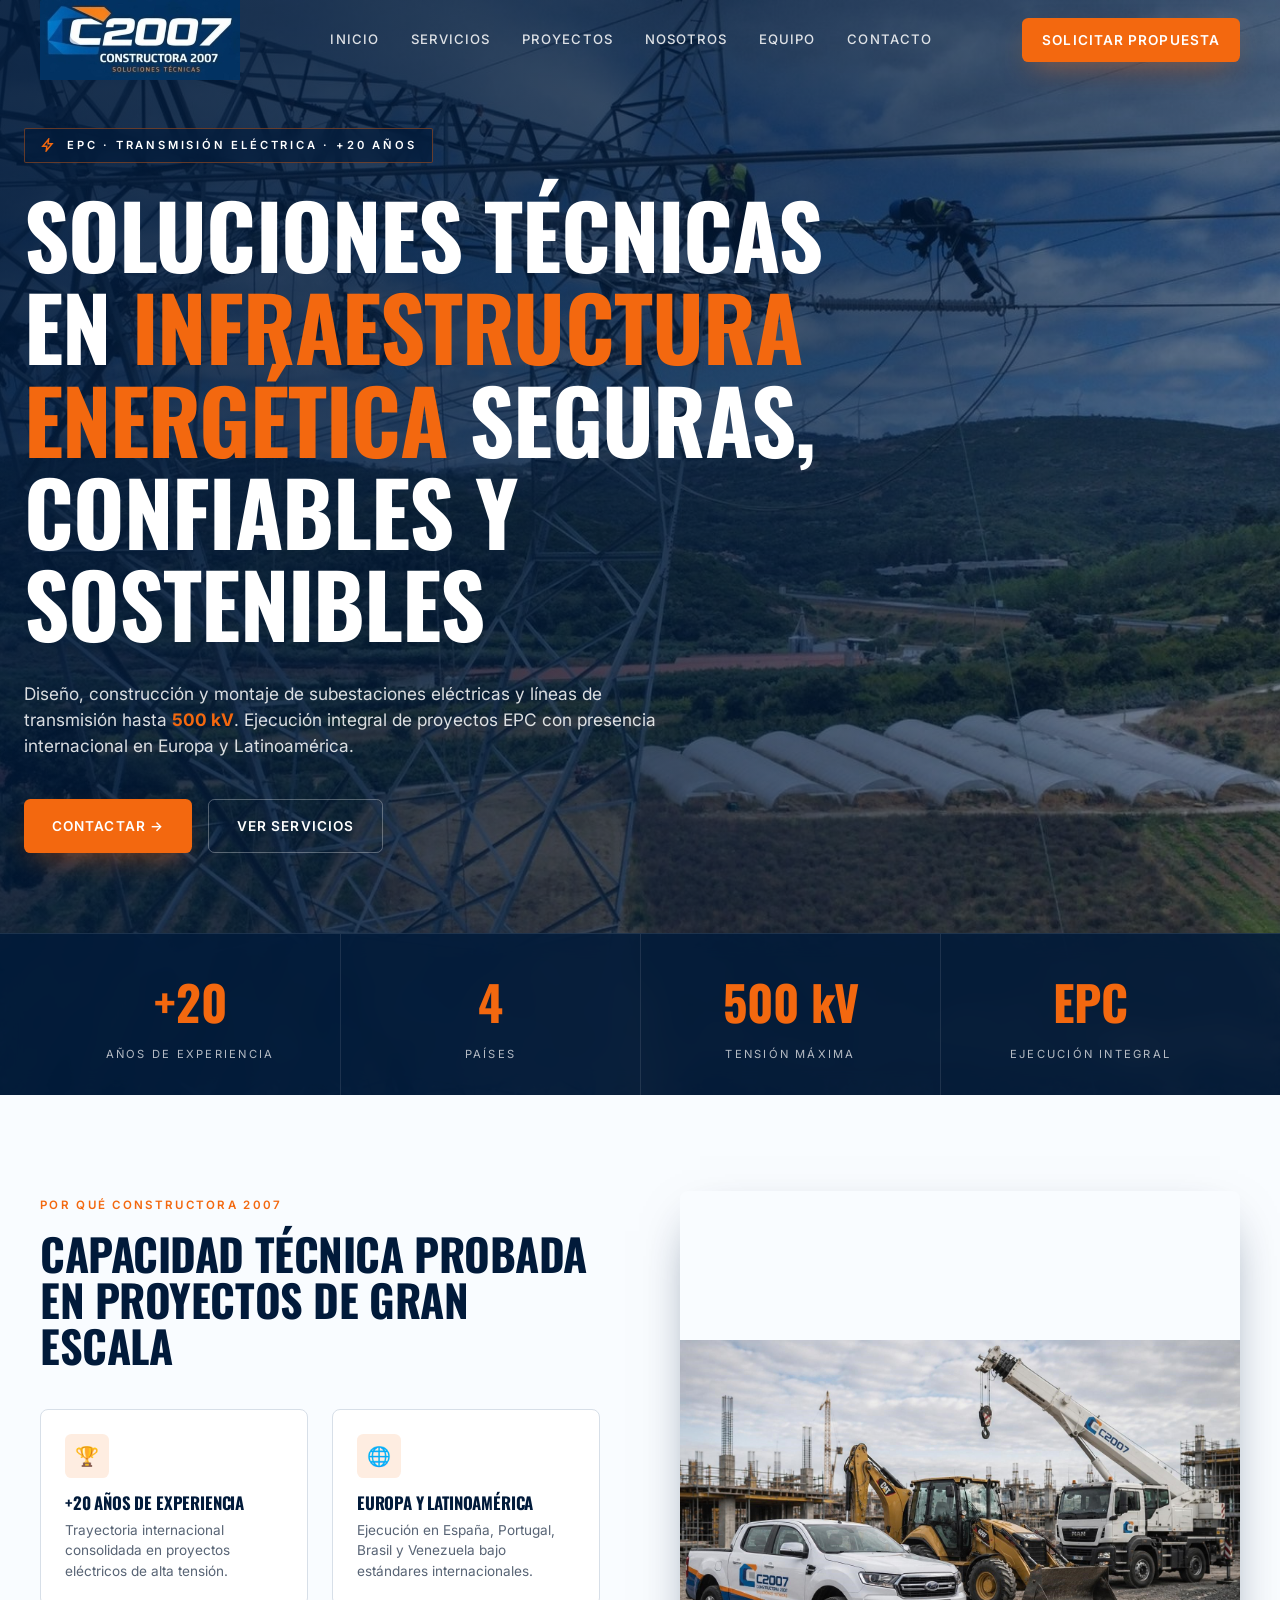
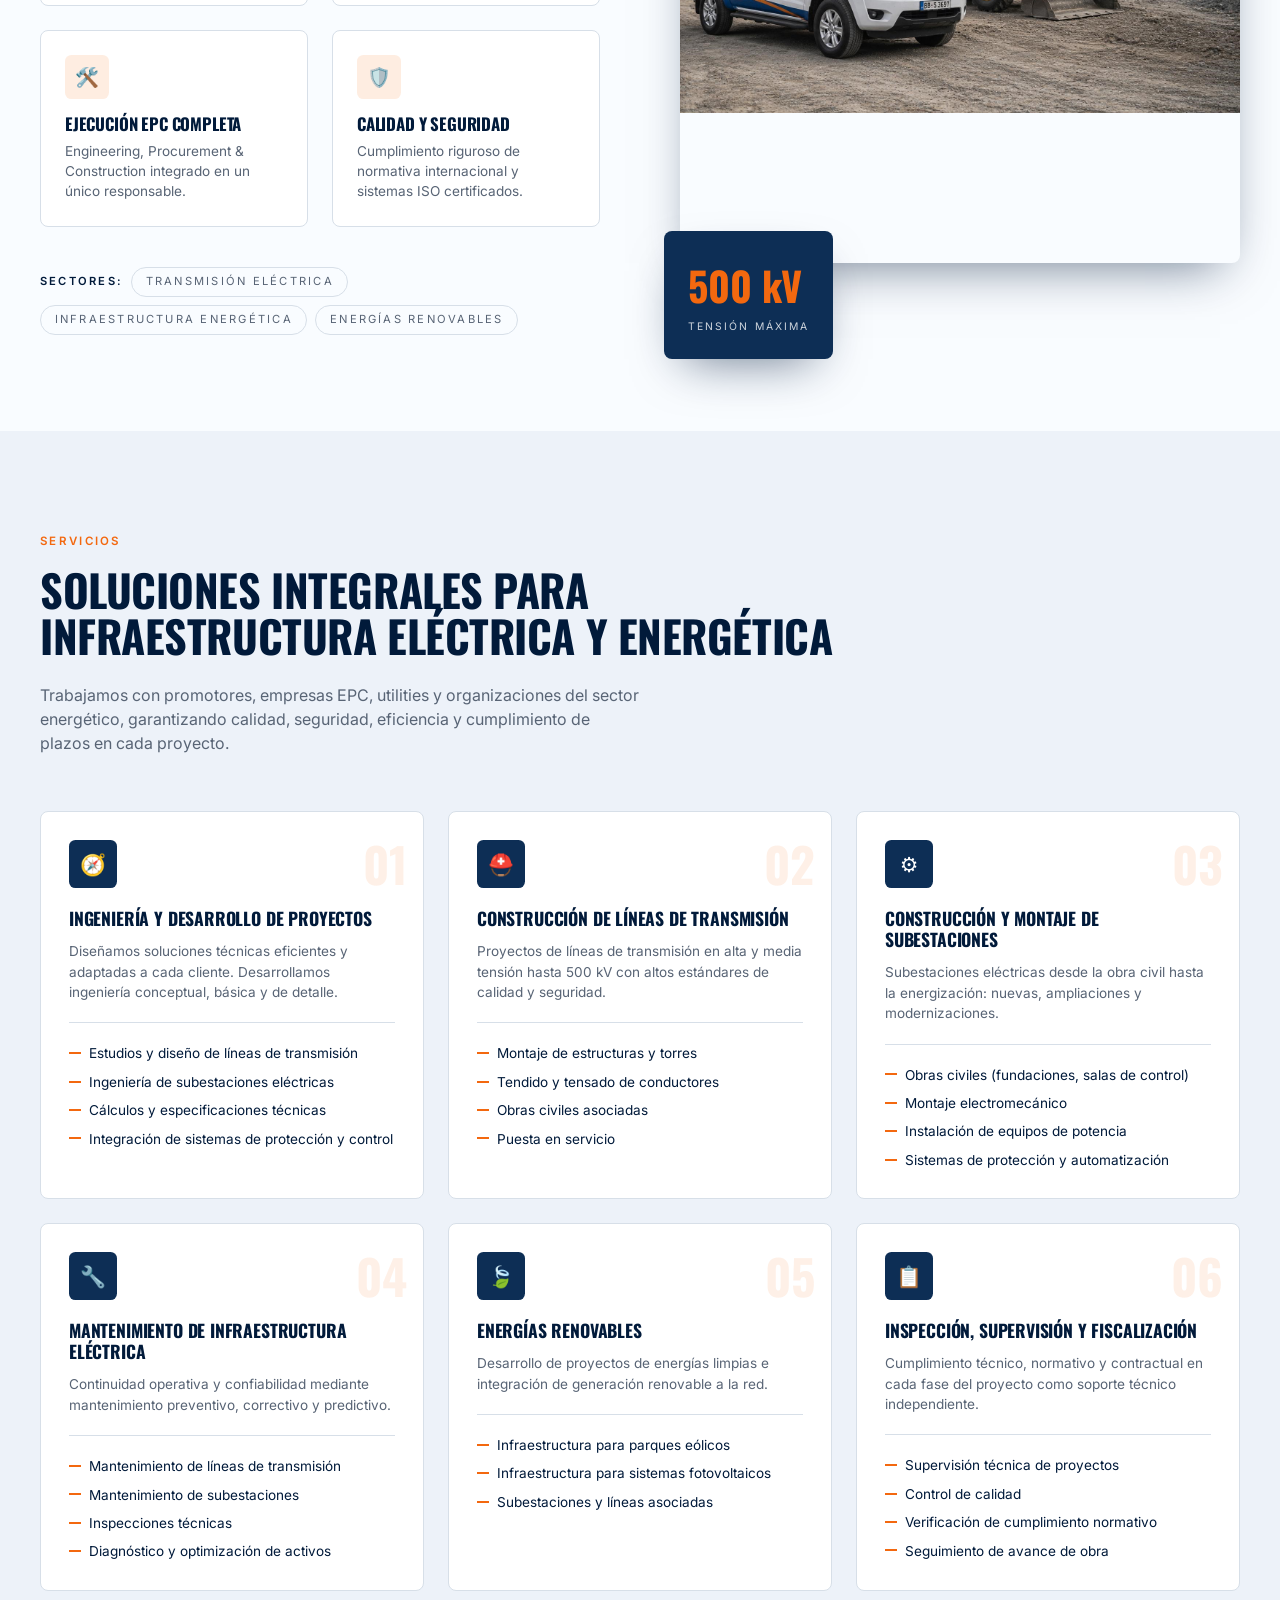
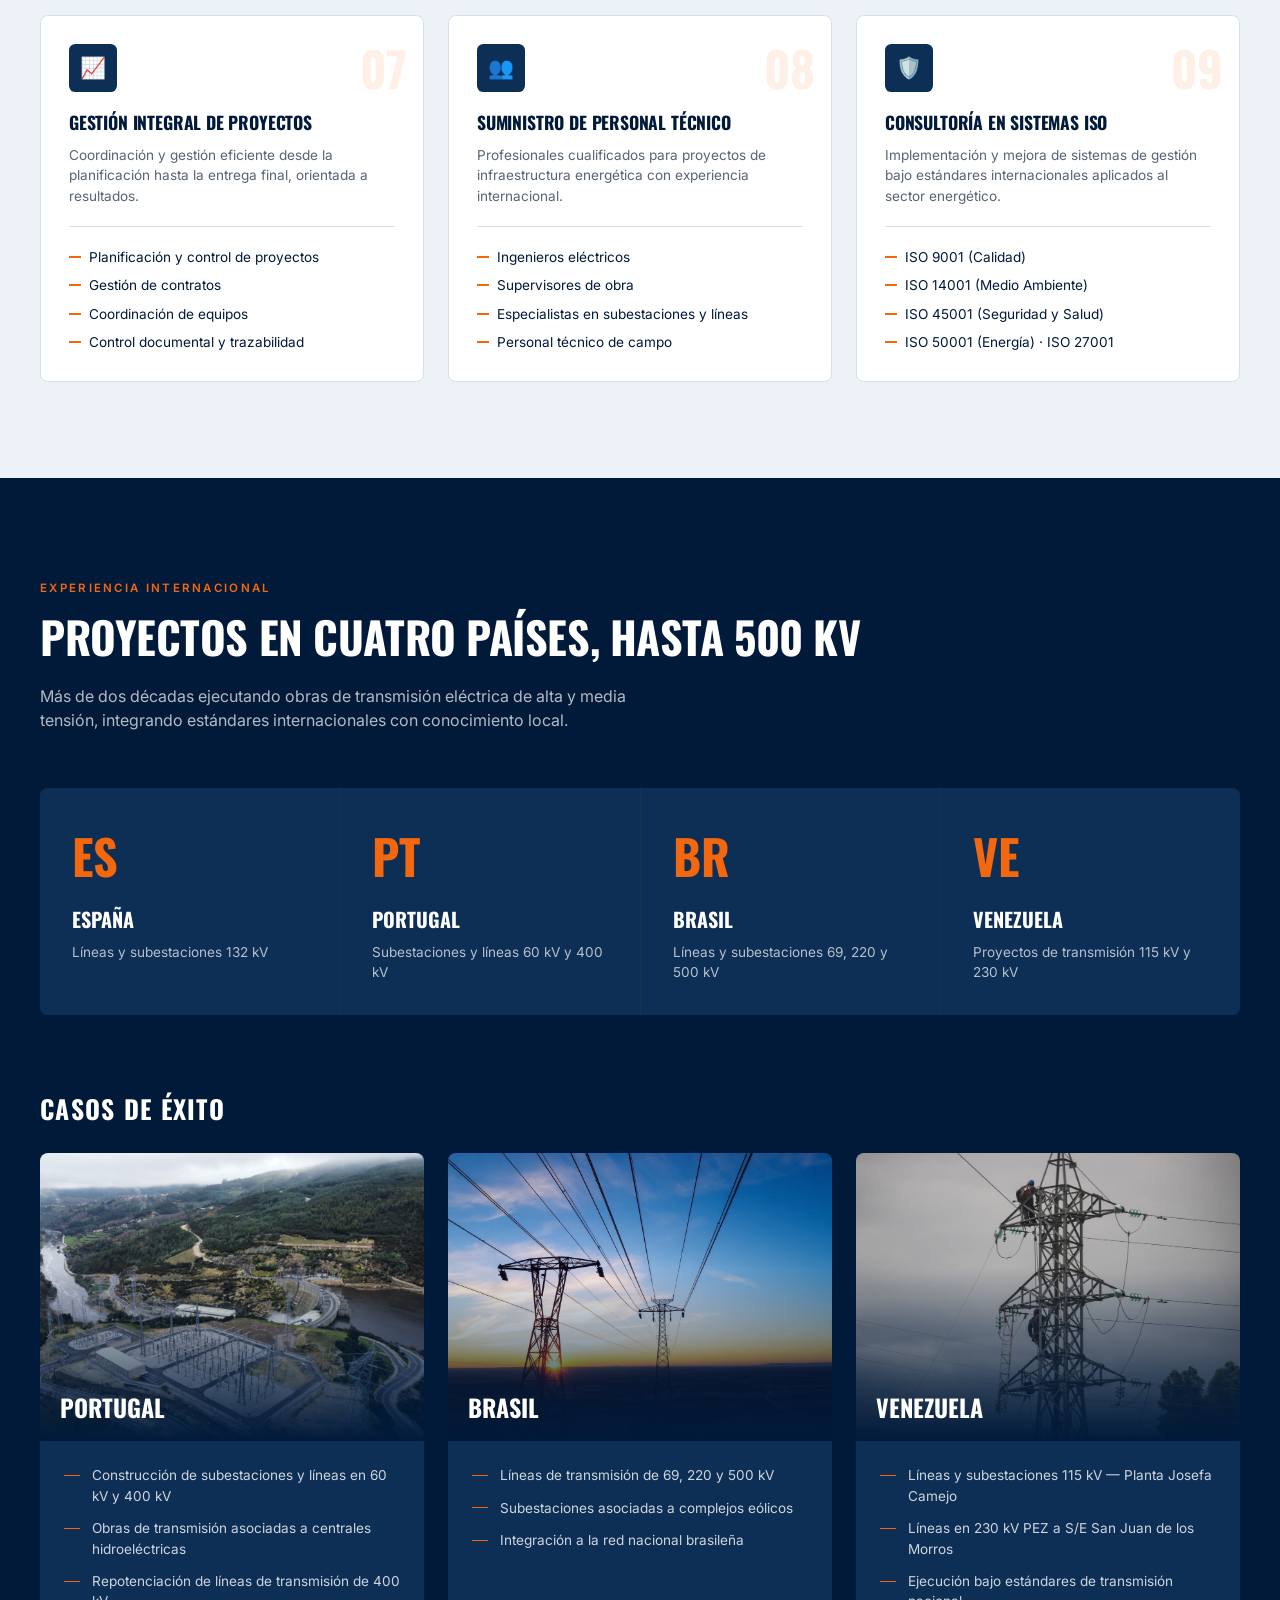
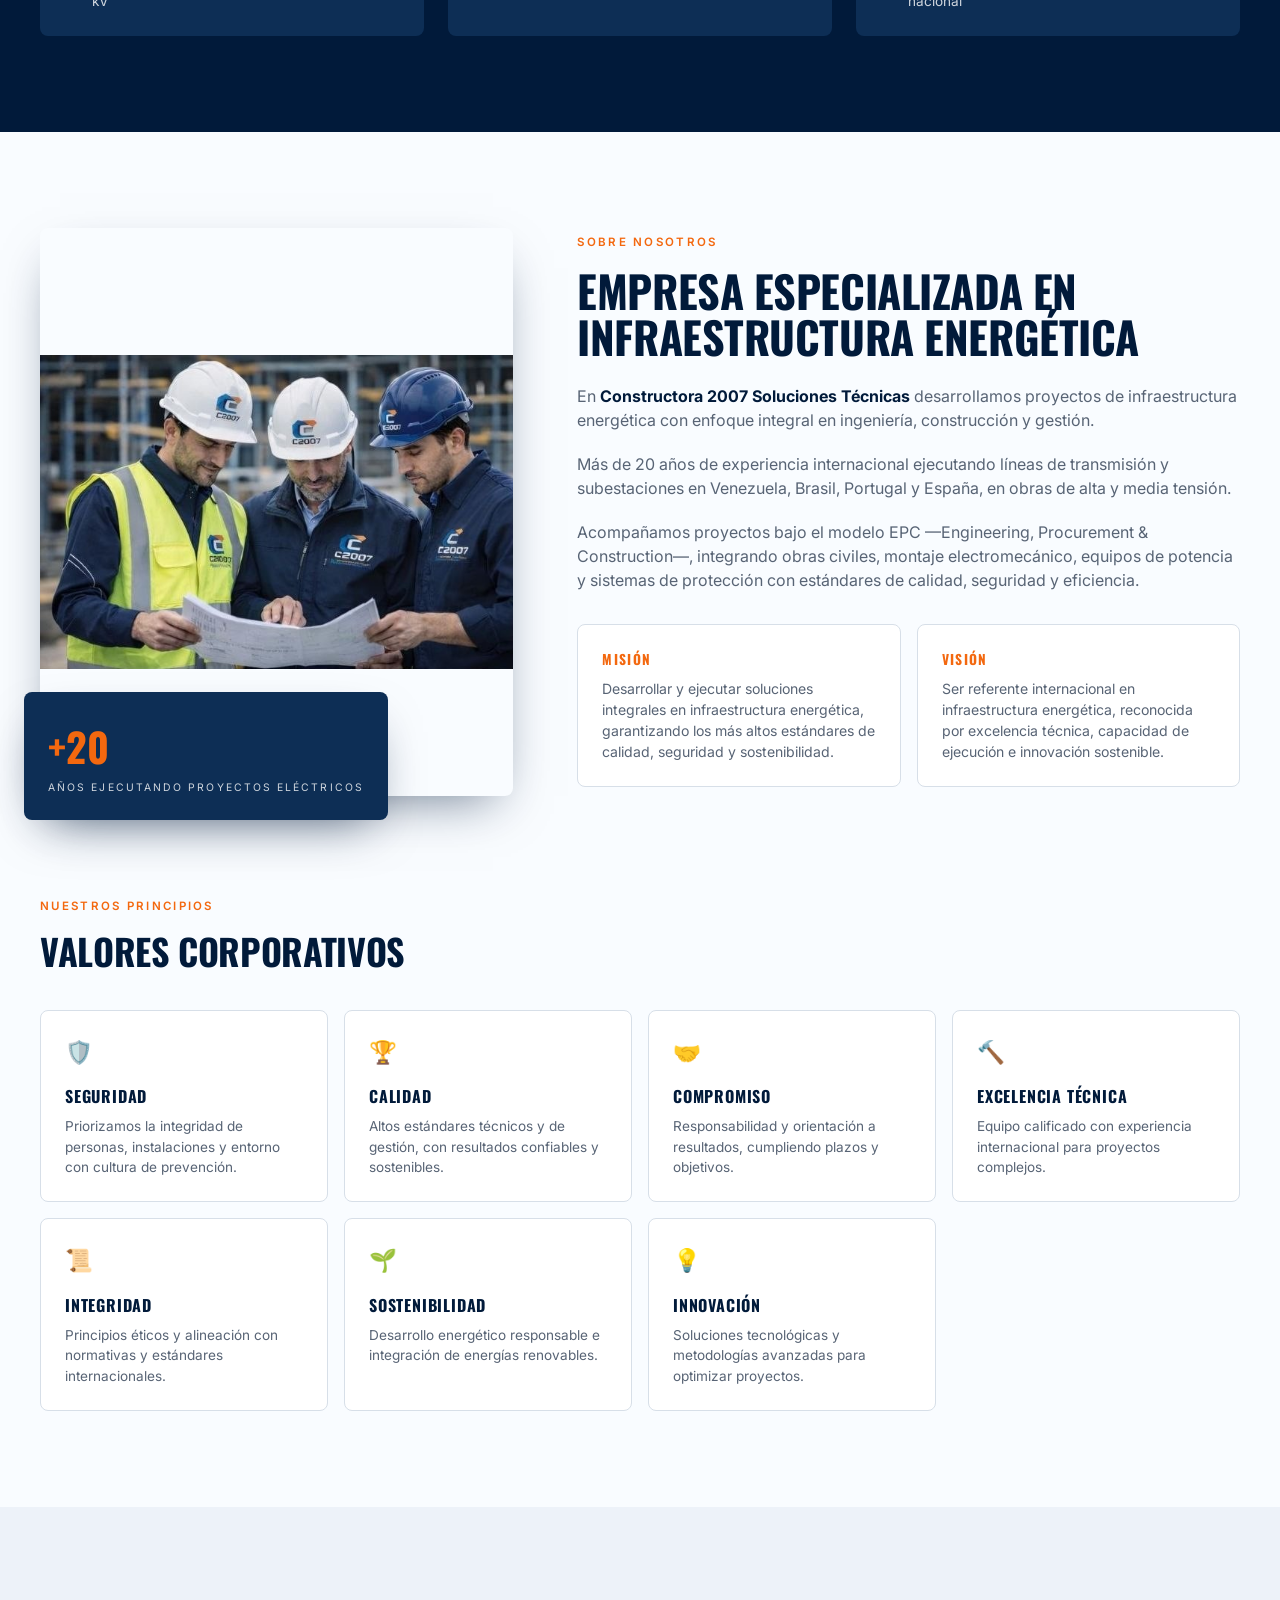
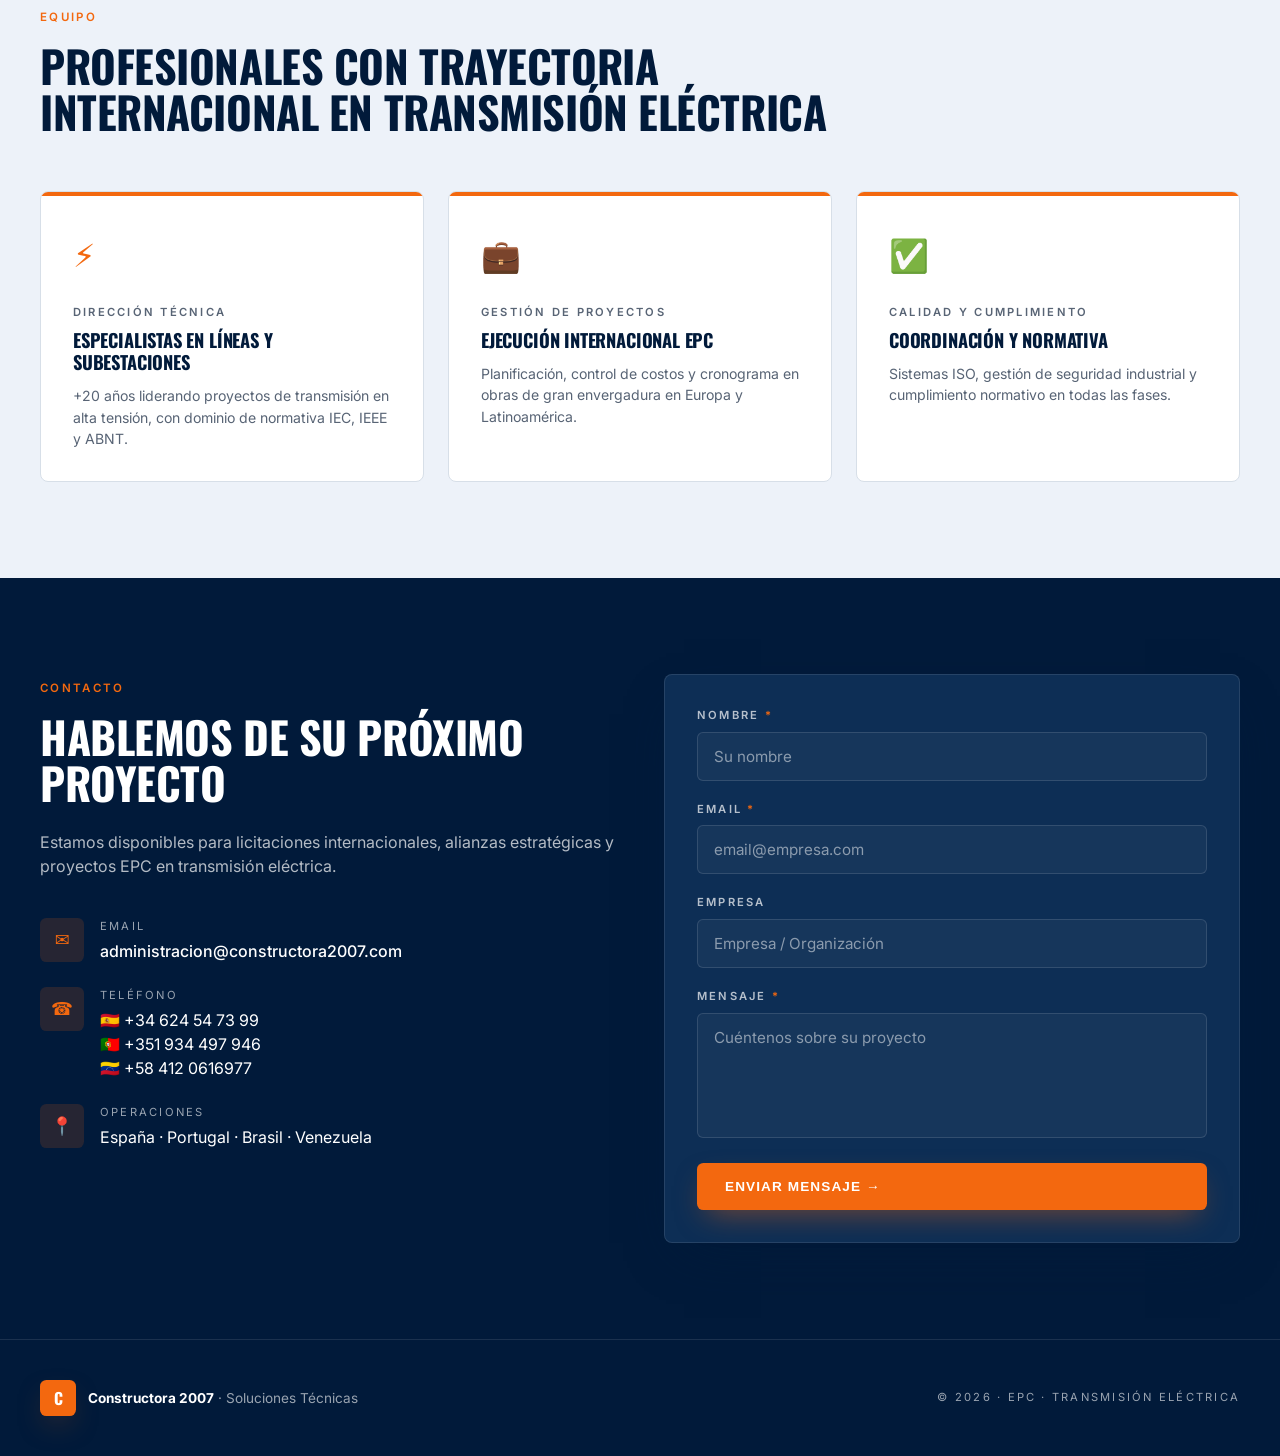
==== commit 5d0809d4: "Add files via upload" ====
--- a/index.html
+++ b/index.html
@@ -8,17 +8,18 @@
 <link rel="preconnect" href="https://fonts.googleapis.com">
 <link rel="preconnect" href="https://fonts.gstatic.com" crossorigin>
 <link href="https://fonts.googleapis.com/css2?family=Inter:wght@400;500;600;700&family=Oswald:wght@500;600;700&display=swap" rel="stylesheet">
-<link rel="stylesheet" href="styles.css" />
+<link rel="icon" href="/img/ico.ico">
+<link rel="stylesheet" href="css/styles.css" />
 </head>
 <body>
 
 <header id="nav" class="nav">
   <div class="container nav-inner">
     <a href="#inicio" class="brand">
-      <div class="brand-mark">C</div>
+     
       <div>
-        <div class="brand-name">C2007</div>
-        <div class="brand-sub">Soluciones Técnicas</div>
+        <div class="brand-name"> <img src="img/baner.jpg"/></div>
+      
       </div>
     </a>
     <nav class="nav-links">
@@ -46,7 +47,7 @@
 
 <!-- HERO -->
 <section id="inicio" class="hero">
-  <img src="assets/hero-transmission.jpg" alt="Líneas de transmisión" class="hero-bg" />
+  <img src="img/fondo.jpg" alt="Líneas de transmisión" class="hero-bg" />
   <div class="hero-overlay"></div>
   <div class="container hero-inner">
     <div class="badge">
@@ -90,8 +91,8 @@
       </div>
     </div>
     <div class="why-img-wrap">
-      <img src="assets/conductors.jpg" alt="Tendido de conductores" />
-      <div class="why-badge"><div class="why-badge-v">500 kV</div><div class="why-badge-l">Tensión máxima</div></div>
+      <img src="img/obra.jpg" alt="Tendido de conductores" />
+      <div class="about-badge"><div class="about-badge-v">500 kV</div><div class="about-badge-l">Tensión máxima</div></div>
     </div>
   </div>
 </section>
@@ -121,7 +122,7 @@
     <h3 class="cases-title">Casos de éxito</h3>
     <div class="cases">
       <article class="case">
-        <div class="case-img"><img src="assets/substation.jpg" alt="Portugal"/><span>Portugal</span></div>
+        <div class="case-img"><img src="img/portugal.jpeg" alt="Portugal"/><span>Portugal</span></div>
         <ul>
           <li>Construcción de subestaciones y líneas en 60 kV y 400 kV</li>
           <li>Obras de transmisión asociadas a centrales hidroeléctricas</li>
@@ -129,7 +130,7 @@
         </ul>
       </article>
       <article class="case">
-        <div class="case-img"><img src="assets/conductors.jpg" alt="Brasil"/><span>Brasil</span></div>
+        <div class="case-img"><img src="img/brasil.jpg" alt="Brasil"/><span>Brasil</span></div>
         <ul>
           <li>Líneas de transmisión de 69, 220 y 500 kV</li>
           <li>Subestaciones asociadas a complejos eólicos</li>
@@ -137,7 +138,7 @@
         </ul>
       </article>
       <article class="case">
-        <div class="case-img"><img src="assets/renewable.jpg" alt="Venezuela"/><span>Venezuela</span></div>
+        <div class="case-img"><img src="img/venezuela.jpeg" alt="Venezuela"/><span>Venezuela</span></div>
         <ul>
           <li>Líneas y subestaciones 115 kV — Planta Josefa Camejo</li>
           <li>Líneas en 230 kV PEZ a S/E San Juan de los Morros</li>
@@ -152,7 +153,7 @@
 <section id="nosotros" class="about">
   <div class="container about-grid">
     <div class="about-img-wrap">
-      <img src="assets/team.jpg" alt="Equipo de Constructora 2007"/>
+      <img src="img/equipo.jpeg" alt="Equipo de Constructora 2007"/>
       <div class="about-badge"><div class="about-badge-v">+20</div><div class="about-badge-l">Años ejecutando proyectos eléctricos</div></div>
     </div>
     <div>
@@ -226,6 +227,6 @@
   </div>
 </footer>
 
-<script src="script.js"></script>
+<script src="js/script.js"></script>
 </body>
 </html>
--- a/css/styles.css
+++ b/css/styles.css
@@ -0,0 +1,201 @@
+:root{
+  --navy-deep:oklch(0.22 0.07 255);
+  --navy:oklch(0.30 0.08 255);
+  --orange:oklch(0.68 0.19 45);
+  --orange-bright:oklch(0.74 0.20 50);
+  --bg:oklch(0.99 0.005 250);
+  --fg:oklch(0.22 0.07 255);
+  --muted:oklch(0.50 0.03 255);
+  --secondary:oklch(0.96 0.01 255);
+  --border:oklch(0.90 0.015 255);
+  --card:#fff;
+  --shadow-elev:0 20px 50px -20px color-mix(in oklab, var(--navy-deep) 60%, transparent);
+  --shadow-orange:0 12px 30px -10px color-mix(in oklab, var(--orange) 50%, transparent);
+}
+*{box-sizing:border-box;margin:0;padding:0}
+html{scroll-behavior:smooth}
+body{font-family:"Inter",system-ui,sans-serif;background:var(--bg);color:var(--fg);-webkit-font-smoothing:antialiased;line-height:1.5}
+img{display:block;max-width:100%}
+a{color:inherit;text-decoration:none}
+h1,h2,h3,h4{font-family:"Oswald","Arial Narrow",sans-serif;letter-spacing:-0.01em;text-transform:uppercase;font-weight:700;line-height:1.05}
+.container{max-width:1280px;margin:0 auto;padding:0 24px}
+@media(min-width:1024px){.container{padding:0 40px}}
+.text-orange{color:var(--orange)}
+.eyebrow{display:inline-flex;align-items:center;gap:.5rem;font-size:.72rem;font-weight:600;text-transform:uppercase;letter-spacing:.2em;color:var(--orange)}
+.lead{margin-top:1.5rem;color:var(--muted);max-width:60ch}
+.lead.light{color:rgba(255,255,255,.7)}
+h2.light,h3.light{color:#fff}
+
+/* Buttons */
+.btn{display:inline-flex;align-items:center;gap:.5rem;padding:1rem 1.75rem;font-size:.85rem;font-weight:600;text-transform:uppercase;letter-spacing:.08em;border-radius:.4rem;transition:.2s;cursor:pointer;border:none}
+.btn-orange{background:var(--orange);color:#fff;box-shadow:var(--shadow-orange)}
+.btn-orange:hover{filter:brightness(1.1)}
+.btn-ghost{border:1px solid rgba(255,255,255,.3);color:#fff;background:transparent}
+.btn-ghost:hover{background:rgba(255,255,255,.1)}
+
+/* NAV */
+.nav{position:fixed;inset:0 0 auto 0;z-index:50;transition:.3s}
+.nav.scrolled{background:color-mix(in oklab, var(--navy-deep) 90%, transparent);backdrop-filter:blur(12px);border-bottom:1px solid rgba(255,255,255,.1)}
+.nav-inner{display:flex;height:80px;align-items:center;justify-content:space-between}
+.brand{display:flex;align-items:center;gap:.75rem;color:#fff}
+.brand-mark{width:44px;height:44px;border-radius:.4rem;background:var(--orange);color:#fff;display:flex;align-items:center;justify-content:center;font-family:"Oswald";font-weight:700;font-size:1.1rem;box-shadow:var(--shadow-orange)}
+.brand-name{font-family:"Oswald";font-weight:700;text-transform:uppercase;letter-spacing:.08em;color:#fff}
+.brand-sub{font-size:.62rem;text-transform:uppercase;letter-spacing:.25em;color:rgba(255,255,255,.6)}
+.nav-links{display:none;gap:2rem}
+.nav-links a{font-size:.82rem;font-weight:500;text-transform:uppercase;letter-spacing:.08em;color:rgba(255,255,255,.85)}
+.nav-links a:hover{color:var(--orange)}
+.nav-cta{display:none;padding:.75rem 1.25rem}
+@media(min-width:1024px){.nav-links{display:flex}.nav-cta{display:inline-flex}}
+.nav-toggle{display:flex;flex-direction:column;gap:5px;background:transparent;border:none;padding:8px;cursor:pointer}
+.nav-toggle span{width:24px;height:2px;background:#fff;display:block}
+@media(min-width:1024px){.nav-toggle{display:none}}
+.nav-mobile{display:none;background:var(--navy-deep);padding:1rem 1.5rem;border-top:1px solid rgba(255,255,255,.1)}
+.nav-mobile a{display:block;padding:.75rem 0;color:rgba(255,255,255,.85);font-size:.85rem;text-transform:uppercase;letter-spacing:.08em;border-bottom:1px solid rgba(255,255,255,.05)}
+.nav-mobile.open{display:block}
+
+/* HERO */
+.hero{position:relative;min-height:100vh;overflow:hidden;color:#fff}
+.hero-bg{position:absolute;inset:0;width:100%;height:100%;object-fit:cover}
+.hero-overlay{position:absolute;inset:0;background:linear-gradient(120deg,color-mix(in oklab, var(--navy-deep) 92%, transparent) 0%,color-mix(in oklab, var(--navy-deep) 70%, transparent) 55%,color-mix(in oklab, var(--navy-deep) 40%, transparent) 100%)}
+.hero-inner{position:relative;z-index:2;display:flex;flex-direction:column;justify-content:center;min-height:100vh;padding:8rem 24px 5rem}
+.badge{display:inline-flex;align-items:center;gap:.75rem;padding:.5rem 1rem;border:1px solid color-mix(in oklab, var(--orange) 40%, transparent);background:color-mix(in oklab, var(--navy-deep) 60%, transparent);backdrop-filter:blur(8px);border-radius:2px;color:#fff;font-size:.7rem;font-weight:600;letter-spacing:.25em;text-transform:uppercase;width:fit-content;margin-bottom:1.5rem}
+.badge svg{color:var(--orange)}
+.hero h1{font-size:clamp(2.5rem,7vw,5.5rem);max-width:900px}
+.hero-lead{margin-top:2rem;max-width:640px;font-size:1.08rem;color:rgba(255,255,255,.85)}
+.hero-ctas{margin-top:2.5rem;display:flex;flex-wrap:wrap;gap:1rem}
+.stats-bar{position:relative;z-index:2;border-top:1px solid rgba(255,255,255,.1);background:color-mix(in oklab, var(--navy-deep) 85%, transparent);backdrop-filter:blur(12px)}
+.stats-grid{display:grid;grid-template-columns:repeat(2,1fr);gap:0}
+@media(min-width:768px){.stats-grid{grid-template-columns:repeat(4,1fr)}}
+.stats-grid>div{padding:2rem 1.5rem;text-align:center;border-left:1px solid rgba(255,255,255,.1)}
+.stats-grid>div:first-child{border-left:none}
+.stat-v{font-family:"Oswald";font-size:clamp(2rem,4vw,3rem);font-weight:700;color:var(--orange)}
+.stat-l{margin-top:.5rem;font-size:.7rem;text-transform:uppercase;letter-spacing:.2em;color:rgba(255,255,255,.7)}
+
+/* WHY */
+.why{padding:6rem 0;background:var(--bg)}
+.why-grid{display:grid;gap:3.5rem}
+@media(min-width:1024px){.why-grid{grid-template-columns:1fr 1fr;gap:5rem}}
+.why h2{font-size:clamp(1.8rem,3.5vw,2.75rem);margin-top:1rem}
+.why-cards{margin-top:2.5rem;display:grid;gap:1.5rem;grid-template-columns:1fr}
+@media(min-width:640px){.why-cards{grid-template-columns:1fr 1fr}}
+.why-card{padding:1.5rem;border:1px solid var(--border);background:var(--card);border-radius:.5rem;transition:.2s}
+.why-card:hover{border-color:var(--orange);box-shadow:var(--shadow-elev);transform:translateY(-4px)}
+.why-icon{width:44px;height:44px;border-radius:.4rem;background:color-mix(in oklab, var(--orange) 12%, transparent);color:var(--orange);display:flex;align-items:center;justify-content:center;font-size:1.2rem;margin-bottom:1rem}
+.why-card h3{font-size:1.05rem;margin-bottom:.5rem}
+.why-card p{font-size:.85rem;color:var(--muted)}
+.sectors{margin-top:2.5rem;display:flex;flex-wrap:wrap;gap:.5rem;align-items:center;font-size:.7rem;text-transform:uppercase;letter-spacing:.2em;color:var(--muted)}
+.sectors-label{font-weight:600;color:var(--fg)}
+.chip{padding:.35rem .85rem;border:1px solid var(--border);border-radius:999px}
+.why-img-wrap{position:relative}
+.why-img-wrap img{aspect-ratio:5/6;width:100%;object-fit:contain;border-radius:.5rem;box-shadow:var(--shadow-elev)}
+.why-badge{position:absolute;bottom:-1.5rem;right:-1.5rem;background:var(--orange);color:#fff;padding:1.5rem;border-radius:.5rem;box-shadow:var(--shadow-orange);display:none}
+@media(min-width:768px){.why-badge{display:block}}
+.why-badge-v{font-family:"Oswald";font-size:2.25rem;font-weight:700}
+.why-badge-l{font-size:.65rem;text-transform:uppercase;letter-spacing:.2em;opacity:.9}
+
+/* SERVICES */
+.services{padding:6rem 0;background:var(--secondary)}
+.services h2{font-size:clamp(1.8rem,3.5vw,2.75rem);margin-top:1rem;max-width:800px}
+.services-grid{margin-top:3.5rem;display:grid;gap:1.5rem;grid-template-columns:1fr}
+@media(min-width:768px){.services-grid{grid-template-columns:1fr 1fr}}
+@media(min-width:1024px){.services-grid{grid-template-columns:repeat(3,1fr)}}
+.service{position:relative;overflow:hidden;border:1px solid var(--border);background:var(--card);border-radius:.5rem;padding:1.75rem;transition:.2s}
+.service:hover{border-color:var(--orange);box-shadow:var(--shadow-elev)}
+.service-num{position:absolute;top:1rem;right:1rem;font-family:"Oswald";font-size:3rem;font-weight:700;color:color-mix(in oklab, var(--orange) 10%, transparent);transition:.2s}
+.service:hover .service-num{color:color-mix(in oklab, var(--orange) 30%, transparent)}
+.service-icon{width:48px;height:48px;border-radius:.4rem;background:var(--navy);color:#fff;display:flex;align-items:center;justify-content:center;font-size:1.3rem;margin-bottom:1.25rem}
+.service h3{font-size:1.1rem;margin-bottom:.75rem;line-height:1.2}
+.service-desc{font-size:.85rem;color:var(--muted)}
+.service ul{margin-top:1.25rem;padding-top:1.25rem;border-top:1px solid var(--border);list-style:none;display:grid;gap:.5rem}
+.service li{display:flex;gap:.5rem;font-size:.85rem;align-items:flex-start}
+.service li::before{content:"";flex:none;width:12px;height:2px;background:var(--orange);margin-top:.55rem}
+
+/* PROJECTS */
+.projects{padding:6rem 0;background:var(--navy-deep);color:#fff}
+.projects h2{font-size:clamp(1.8rem,3.5vw,2.75rem);margin-top:1rem;color:#fff}
+.cases-title{margin-top:5rem;font-size:1.6rem;color:#fff;letter-spacing:.05em}
+.countries{margin-top:3.5rem;display:grid;gap:1px;background:rgba(255,255,255,.1);border-radius:.5rem;overflow:hidden;grid-template-columns:1fr}
+@media(min-width:640px){.countries{grid-template-columns:1fr 1fr}}
+@media(min-width:1024px){.countries{grid-template-columns:repeat(4,1fr)}}
+.countries>div{background:var(--navy);padding:2rem}
+.cc{font-family:"Oswald";font-size:3rem;font-weight:700;color:var(--orange)}
+.cn{margin-top:.75rem;font-family:"Oswald";font-size:1.25rem;text-transform:uppercase;font-weight:700}
+.countries p{margin-top:.5rem;font-size:.85rem;color:rgba(255,255,255,.7)}
+.cases{margin-top:2rem;display:grid;gap:1.5rem;grid-template-columns:1fr}
+@media(min-width:1024px){.cases{grid-template-columns:repeat(3,1fr)}}
+.case{background:var(--navy);border-radius:.5rem;overflow:hidden}
+.case-img{position:relative;aspect-ratio:4/3;overflow:hidden}
+.case-img img{width:100%;height:100%;object-fit:cover;transition:.7s}
+.case:hover .case-img img{transform:scale(1.05)}
+.case-img::after{content:"";position:absolute;inset:0;background:linear-gradient(to top, var(--navy-deep), transparent 60%)}
+.case-img span{position:absolute;bottom:1rem;left:1.25rem;font-family:"Oswald";font-size:1.5rem;font-weight:700;text-transform:uppercase;color:#fff;z-index:2}
+.case ul{padding:1.5rem;list-style:none;display:grid;gap:.75rem}
+.case li{display:flex;gap:.75rem;font-size:.85rem;color:rgba(255,255,255,.8)}
+.case li::before{content:"";flex:none;width:16px;height:1px;background:var(--orange);margin-top:.6rem}
+
+/* ABOUT */
+.about{padding:6rem 0;background:var(--bg)}
+.about-grid{display:grid;gap:3.5rem;grid-template-columns:1fr}
+@media(min-width:1024px){.about-grid{grid-template-columns:5fr 7fr;gap:4rem}}
+.about-img-wrap{position:relative}
+.about-img-wrap img{aspect-ratio:5/6;width:100%;object-fit:contain;border-radius:.5rem;box-shadow:var(--shadow-elev)}
+.about-badge{position:absolute;bottom:-1.5rem;left:-1rem;background:var(--navy);color:#fff;padding:1.5rem;border-radius:.5rem;box-shadow:var(--shadow-elev)}
+.about-badge-v{font-family:"Oswald";font-size:2.5rem;font-weight:700;color:var(--orange)}
+.about-badge-l{margin-top:.25rem;font-size:.65rem;text-transform:uppercase;letter-spacing:.2em;color:rgba(255,255,255,.8)}
+.about h2{font-size:clamp(1.8rem,3.5vw,2.75rem);margin-top:1rem}
+.about-text{margin-top:1.5rem;display:grid;gap:1.25rem;color:var(--muted);font-size:1rem}
+.about-text strong{color:var(--fg)}
+.mv{margin-top:2rem;display:grid;gap:1rem;grid-template-columns:1fr}
+@media(min-width:640px){.mv{grid-template-columns:1fr 1fr}}
+.mv-card{padding:1.5rem;border:1px solid var(--border);background:var(--card);border-radius:.5rem}
+.mv-title{font-family:"Oswald";font-size:.85rem;font-weight:700;text-transform:uppercase;letter-spacing:.1em;color:var(--orange)}
+.mv-card p{margin-top:.5rem;font-size:.88rem;color:var(--muted)}
+.values-wrap{margin-top:6rem}
+.values-wrap h3{margin-top:1rem;font-size:clamp(1.5rem,3vw,2.25rem)}
+.values{margin-top:2.5rem;display:grid;gap:1rem;grid-template-columns:1fr}
+@media(min-width:640px){.values{grid-template-columns:1fr 1fr}}
+@media(min-width:1024px){.values{grid-template-columns:repeat(4,1fr)}}
+.value{padding:1.5rem;border:1px solid var(--border);background:var(--card);border-radius:.5rem;transition:.2s}
+.value:hover{border-color:var(--orange);transform:translateY(-4px)}
+.value-icon{font-size:1.4rem;color:var(--orange)}
+.value-title{margin-top:1rem;font-family:"Oswald";font-size:1rem;font-weight:700;text-transform:uppercase;letter-spacing:.05em}
+.value p{margin-top:.5rem;font-size:.85rem;color:var(--muted)}
+
+/* TEAM */
+.team{padding:6rem 0;background:var(--secondary)}
+.team h2{font-size:clamp(1.8rem,3.5vw,2.75rem);margin-top:1rem;max-width:800px}
+.team-grid{margin-top:3.5rem;display:grid;gap:1.5rem;grid-template-columns:1fr}
+@media(min-width:768px){.team-grid{grid-template-columns:repeat(3,1fr)}}
+.team-card{position:relative;overflow:hidden;padding:2rem;border:1px solid var(--border);background:var(--card);border-radius:.5rem;transition:.2s}
+.team-card:hover{border-color:var(--orange);box-shadow:var(--shadow-elev)}
+.team-bar{position:absolute;inset:0 0 auto 0;height:4px;background:var(--orange)}
+.team-icon{margin-top:.5rem;font-size:2rem;color:var(--orange)}
+.team-role{margin-top:1.5rem;font-size:.7rem;font-weight:600;text-transform:uppercase;letter-spacing:.2em;color:var(--muted)}
+.team-card h3{margin-top:.5rem;font-size:1.15rem;line-height:1.2}
+.team-card p{margin-top:.75rem;font-size:.88rem;color:var(--muted)}
+/* CONTACT */
+.contact{padding:6rem 0;background:var(--navy-deep);color:#fff}
+.contact-grid{display:grid;gap:3rem;grid-template-columns:1fr}
+@media(min-width:1024px){.contact-grid{grid-template-columns:1fr 1fr}}
+.contact h2{font-size:clamp(1.8rem,3.5vw,2.75rem);margin-top:1rem}
+.contact-list{margin-top:2.5rem;display:grid;gap:1.5rem}
+.contact-item{display:flex;gap:1rem;align-items:flex-start}
+.ci-ico{flex:none;width:44px;height:44px;border-radius:.4rem;background:color-mix(in oklab, var(--orange) 15%, transparent);color:var(--orange);display:flex;align-items:center;justify-content:center;font-size:1.1rem}
+.ci-l{font-size:.7rem;text-transform:uppercase;letter-spacing:.2em;color:rgba(255,255,255,.6);margin-bottom:.25rem}
+.contact-item a{color:#fff;font-weight:500}
+.contact-item a:hover{color:var(--orange)}
+.contact-form{background:var(--navy);border:1px solid rgba(255,255,255,.1);border-radius:.5rem;padding:2rem;display:grid;gap:1.25rem;box-shadow:var(--shadow-elev)}
+.contact-form label{display:block;font-size:.7rem;font-weight:600;text-transform:uppercase;letter-spacing:.2em;color:rgba(255,255,255,.7)}
+.contact-form label span{color:var(--orange)}
+.contact-form input,.contact-form textarea{margin-top:.5rem;width:100%;background:color-mix(in oklab, white 4%, transparent);border:1px solid color-mix(in oklab, white 12%, transparent);color:#fff;padding:.875rem 1rem;border-radius:.375rem;font-size:.95rem;outline:none;font-family:inherit;resize:none;transition:.2s}
+.contact-form input::placeholder,.contact-form textarea::placeholder{color:rgba(255,255,255,.5)}
+.contact-form input:focus,.contact-form textarea:focus{border-color:var(--orange);background:color-mix(in oklab, white 8%, transparent)}
+
+/* FOOTER */
+.footer{background:var(--navy-deep);color:rgba(255,255,255,.6);border-top:1px solid rgba(255,255,255,.1);padding:2.5rem 0}
+.footer-inner{display:flex;flex-direction:column;align-items:center;gap:1rem;justify-content:space-between}
+@media(min-width:768px){.footer-inner{flex-direction:row}}
+.footer .brand-mark{width:36px;height:36px;font-size:1rem}
+.footer .text-sm{font-size:.85rem;color:rgba(255,255,255,.6)}
+.footer .text-sm strong{color:#fff}
+.footer-copy{font-size:.7rem;text-transform:uppercase;letter-spacing:.2em}
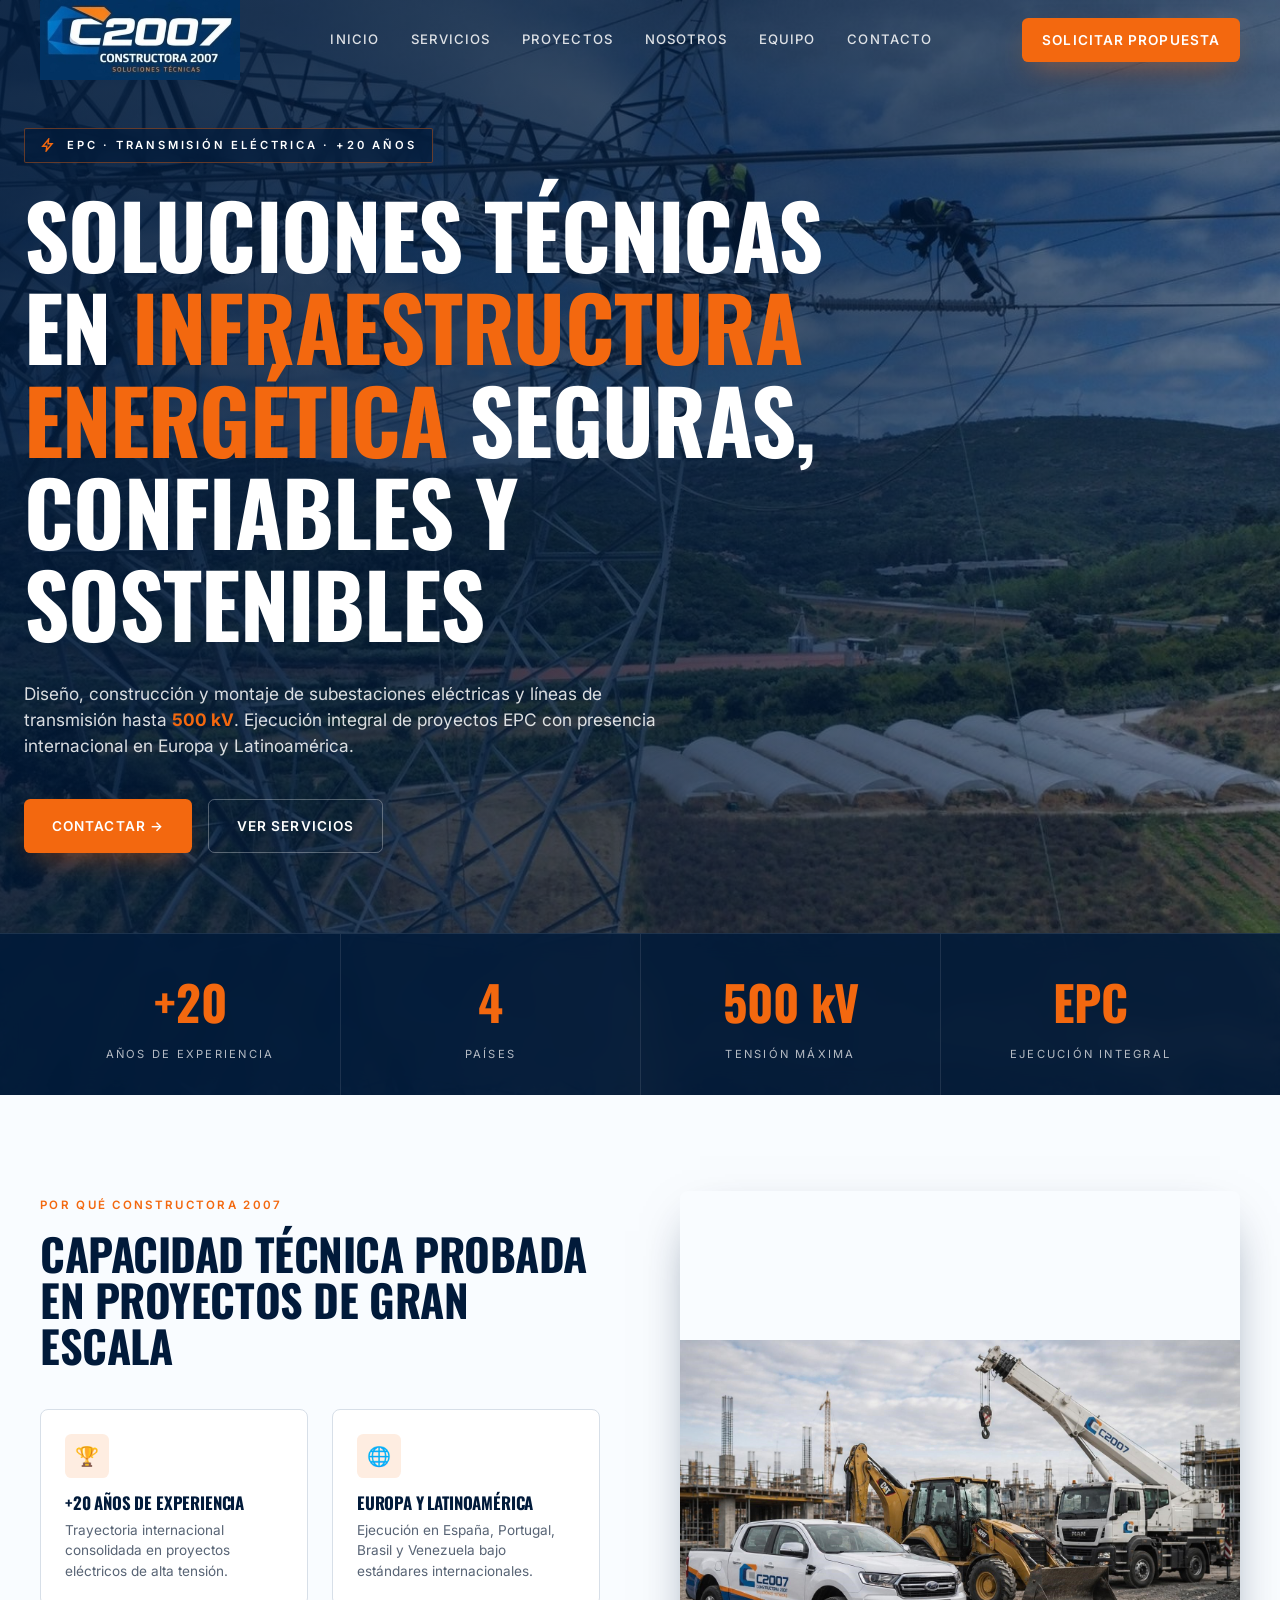
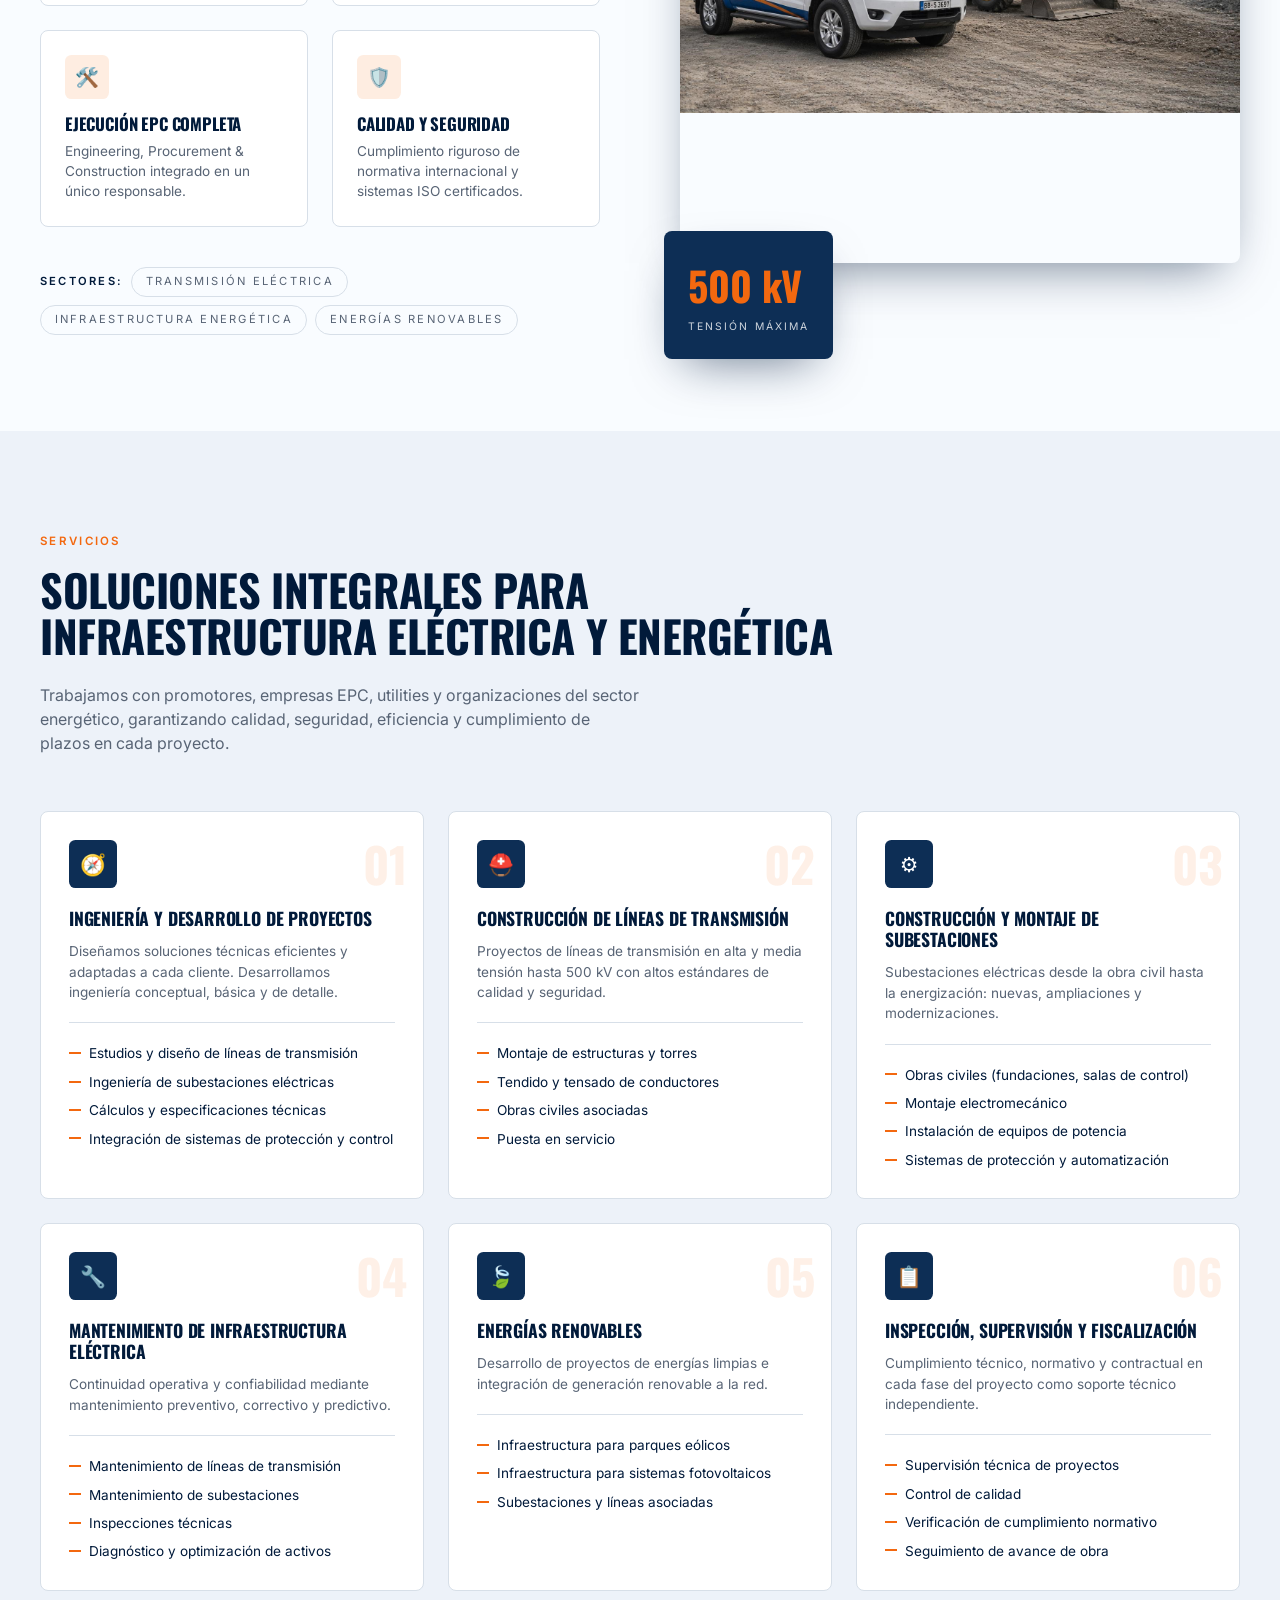
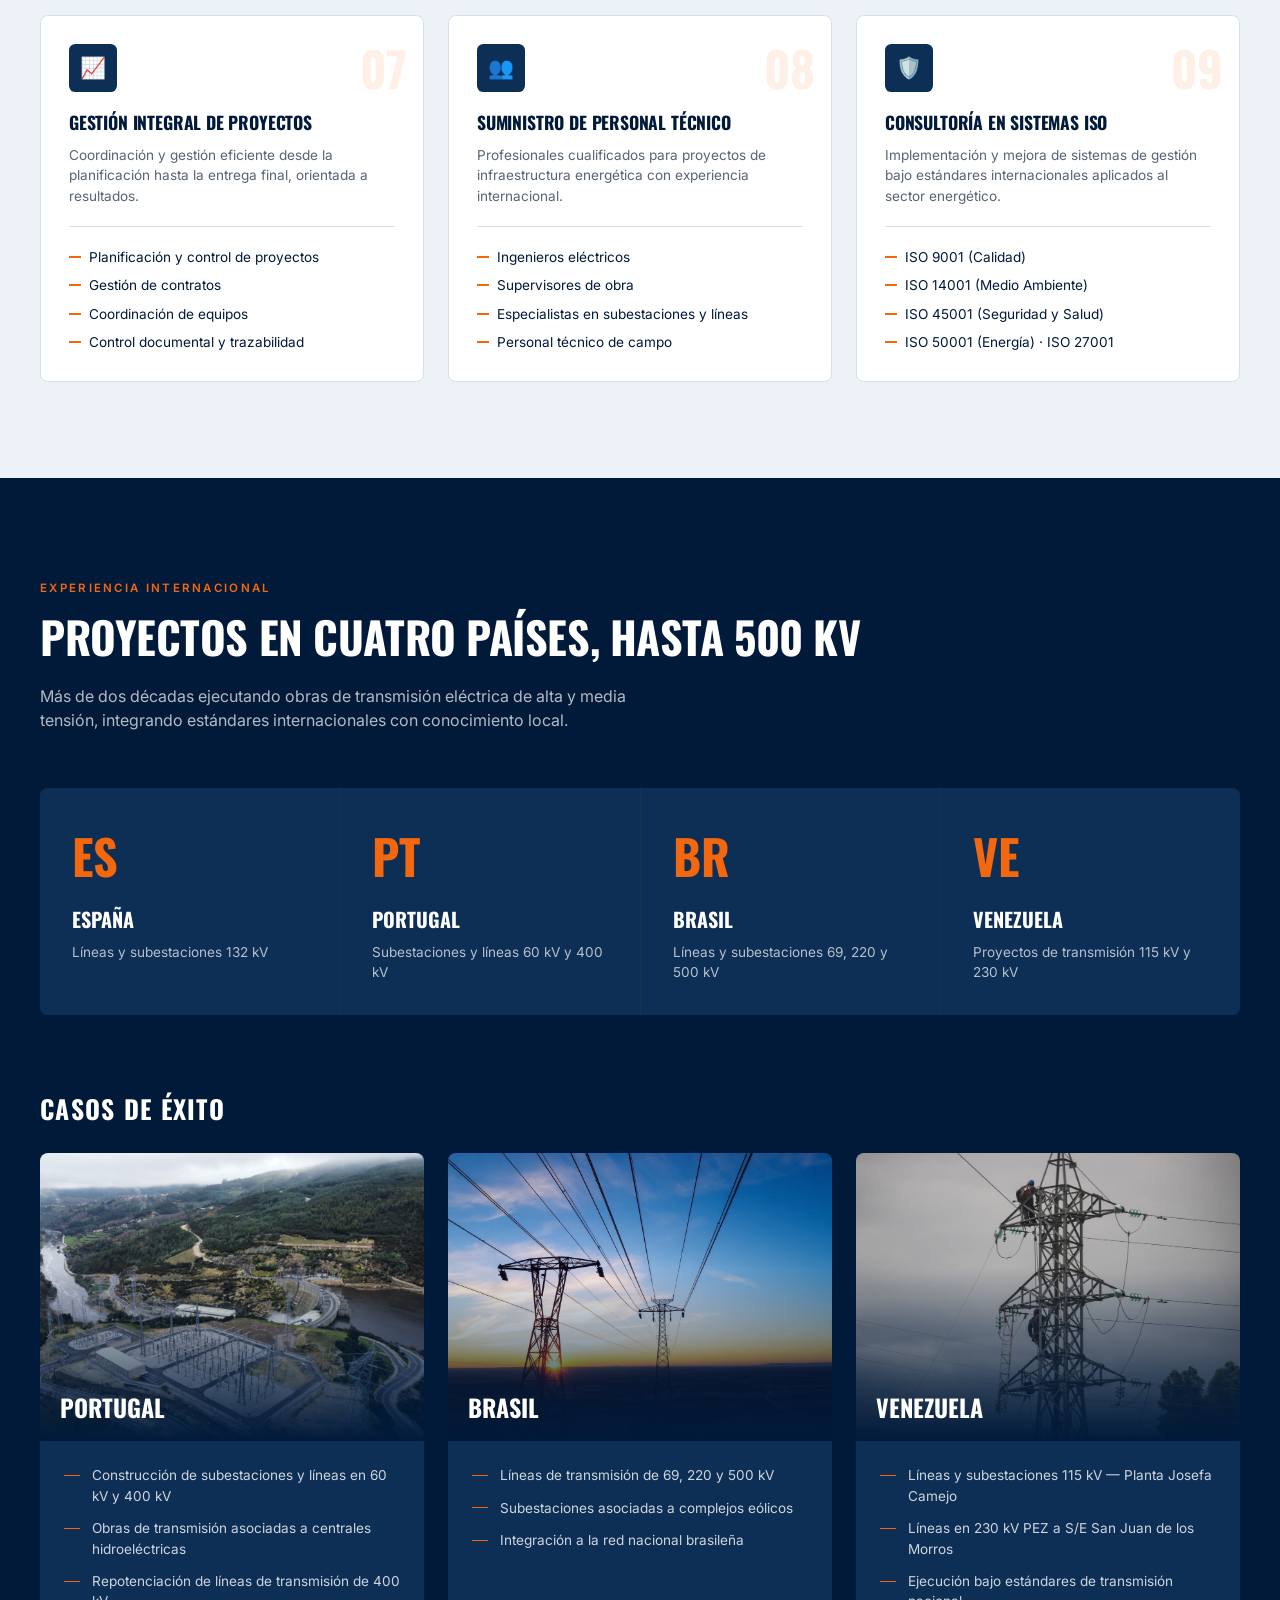
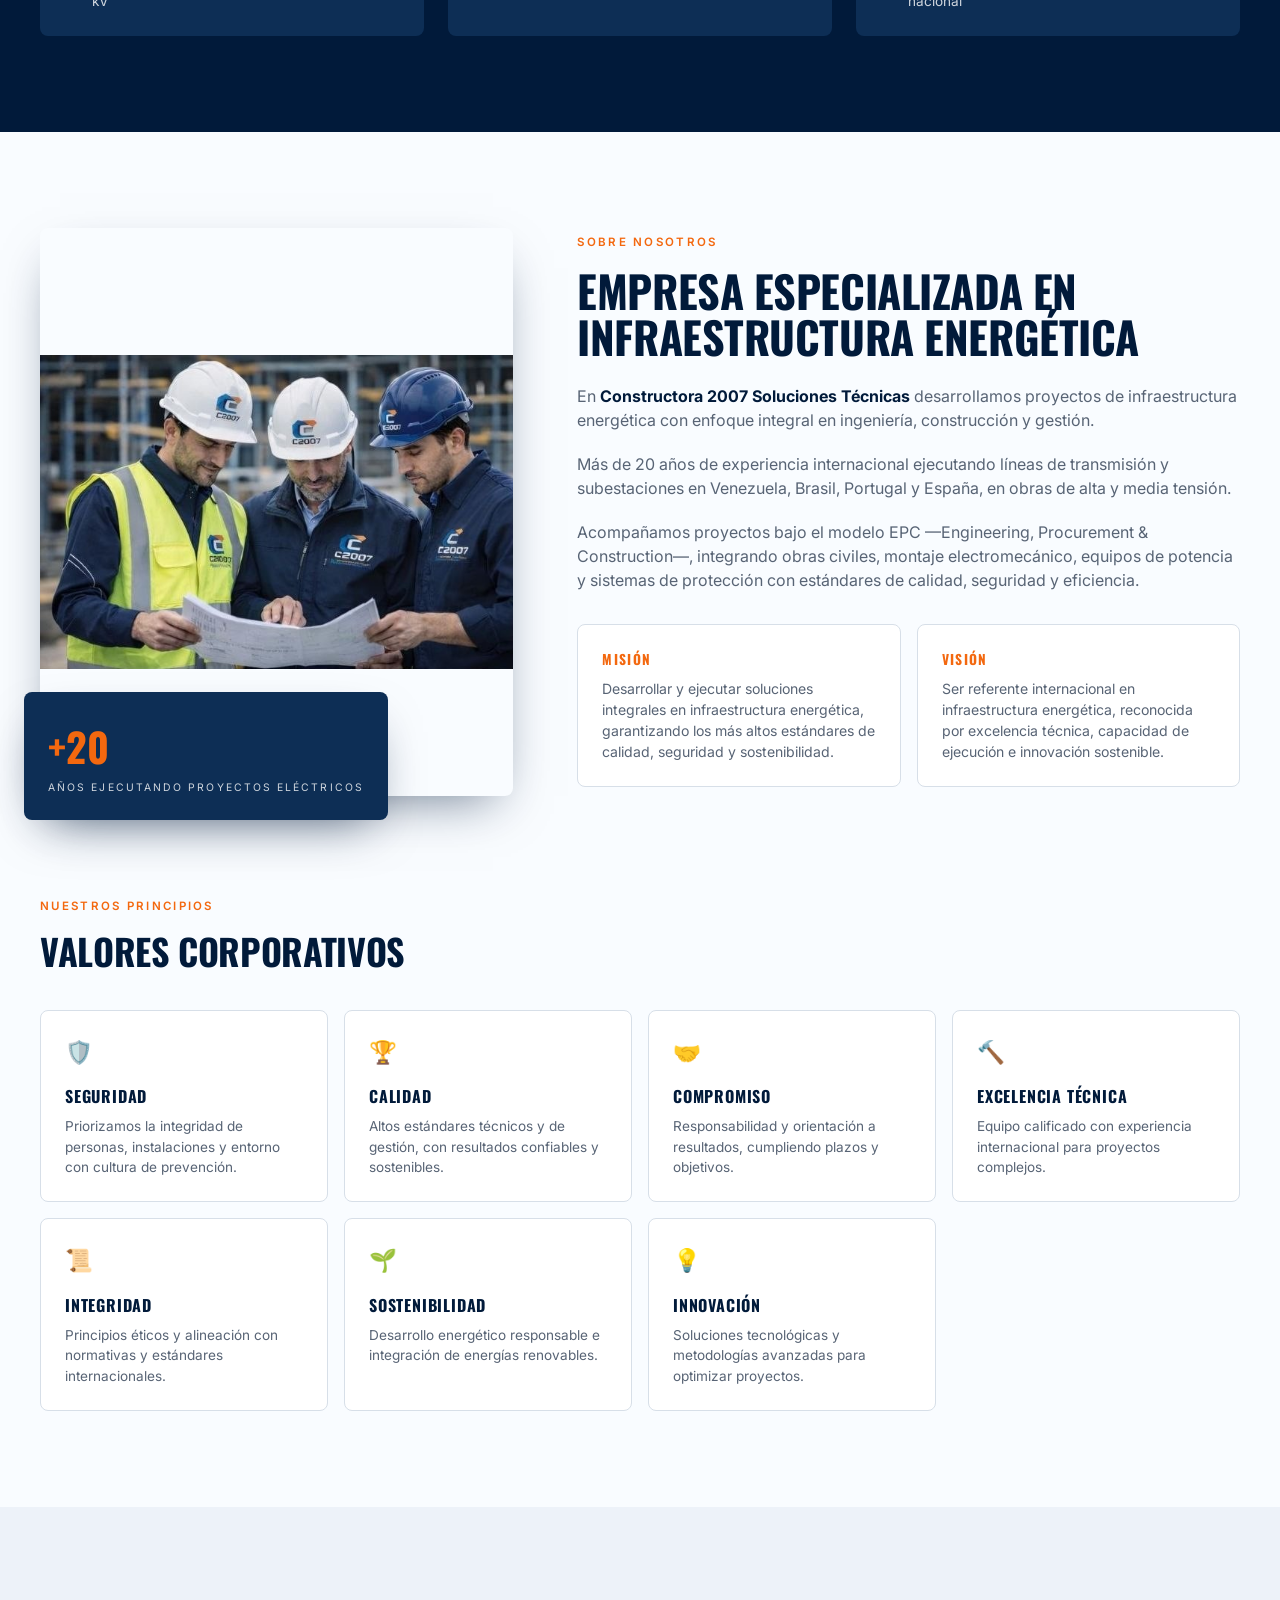
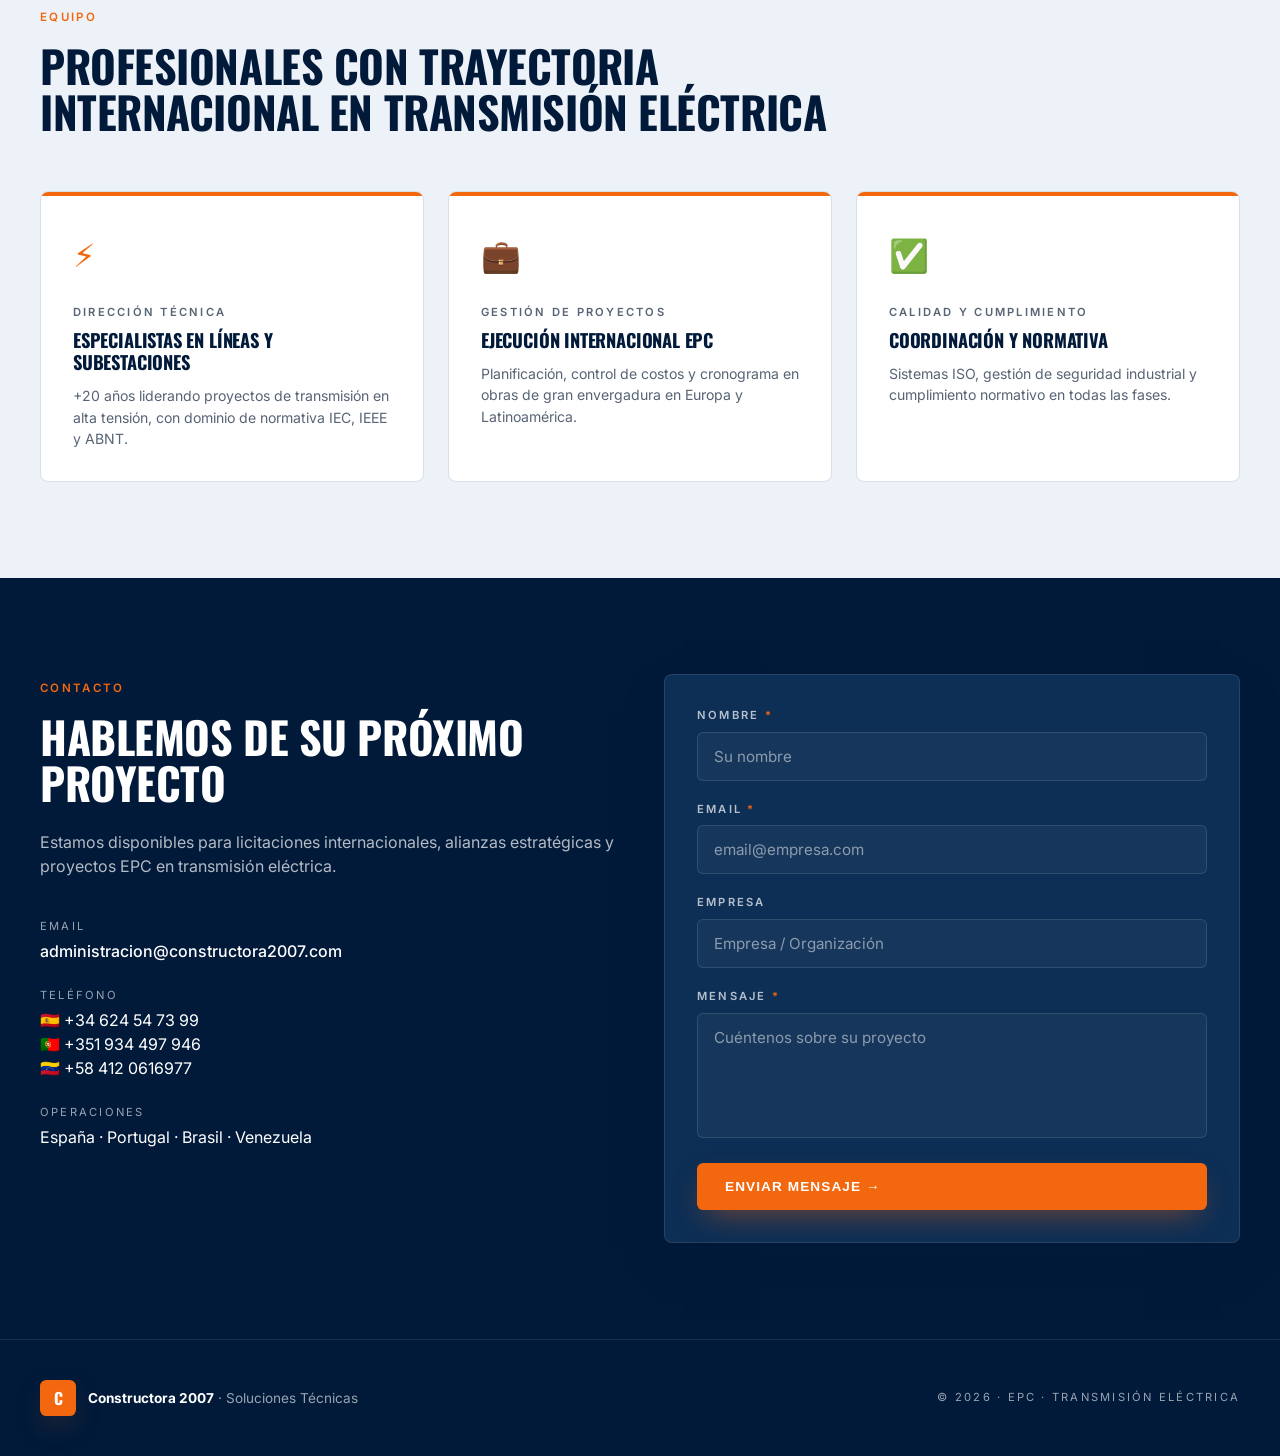
==== commit fed3c426: "Update index.html" ====
--- a/index.html
+++ b/index.html
@@ -8,7 +8,7 @@
 <link rel="preconnect" href="https://fonts.googleapis.com">
 <link rel="preconnect" href="https://fonts.gstatic.com" crossorigin>
 <link href="https://fonts.googleapis.com/css2?family=Inter:wght@400;500;600;700&family=Oswald:wght@500;600;700&display=swap" rel="stylesheet">
-<link rel="icon" href="/img/ico.ico">
+<link rel="icon" href="img/ico.jpg">
 <link rel="stylesheet" href="css/styles.css" />
 </head>
 <body>
@@ -198,13 +198,13 @@
       <h2 class="light">Hablemos de su próximo proyecto</h2>
       <p class="lead light">Estamos disponibles para licitaciones internacionales, alianzas estratégicas y proyectos EPC en transmisión eléctrica.</p>
       <div class="contact-list">
-        <div class="contact-item"><div class="ci-ico">✉</div><div><div class="ci-l">Email</div><a href="mailto:administracion@constructora2007.com">administracion@constructora2007.com</a></div></div>
-        <div class="contact-item"><div class="ci-ico">☎</div><div><div class="ci-l">Teléfono</div>
+        <div class="contact-item"><div><div class="ci-l">Email</div><a href="mailto:administracion@constructora2007.com">administracion@constructora2007.com</a></div></div>
+        <div class="contact-item"><div><div class="ci-l">Teléfono</div>
           <div>🇪🇸 +34 624 54 73 99</div>
           <div>🇵🇹 +351 934 497 946</div>
           <div>🇻🇪 +58 412 0616977</div>
         </div></div>
-        <div class="contact-item"><div class="ci-ico">📍</div><div><div class="ci-l">Operaciones</div><div>España · Portugal · Brasil · Venezuela</div></div></div>
+        <div class="contact-item"><div><div class="ci-l">Operaciones</div><div>España · Portugal · Brasil · Venezuela</div></div></div>
       </div>
     </div>
     <form class="contact-form" id="contactForm">
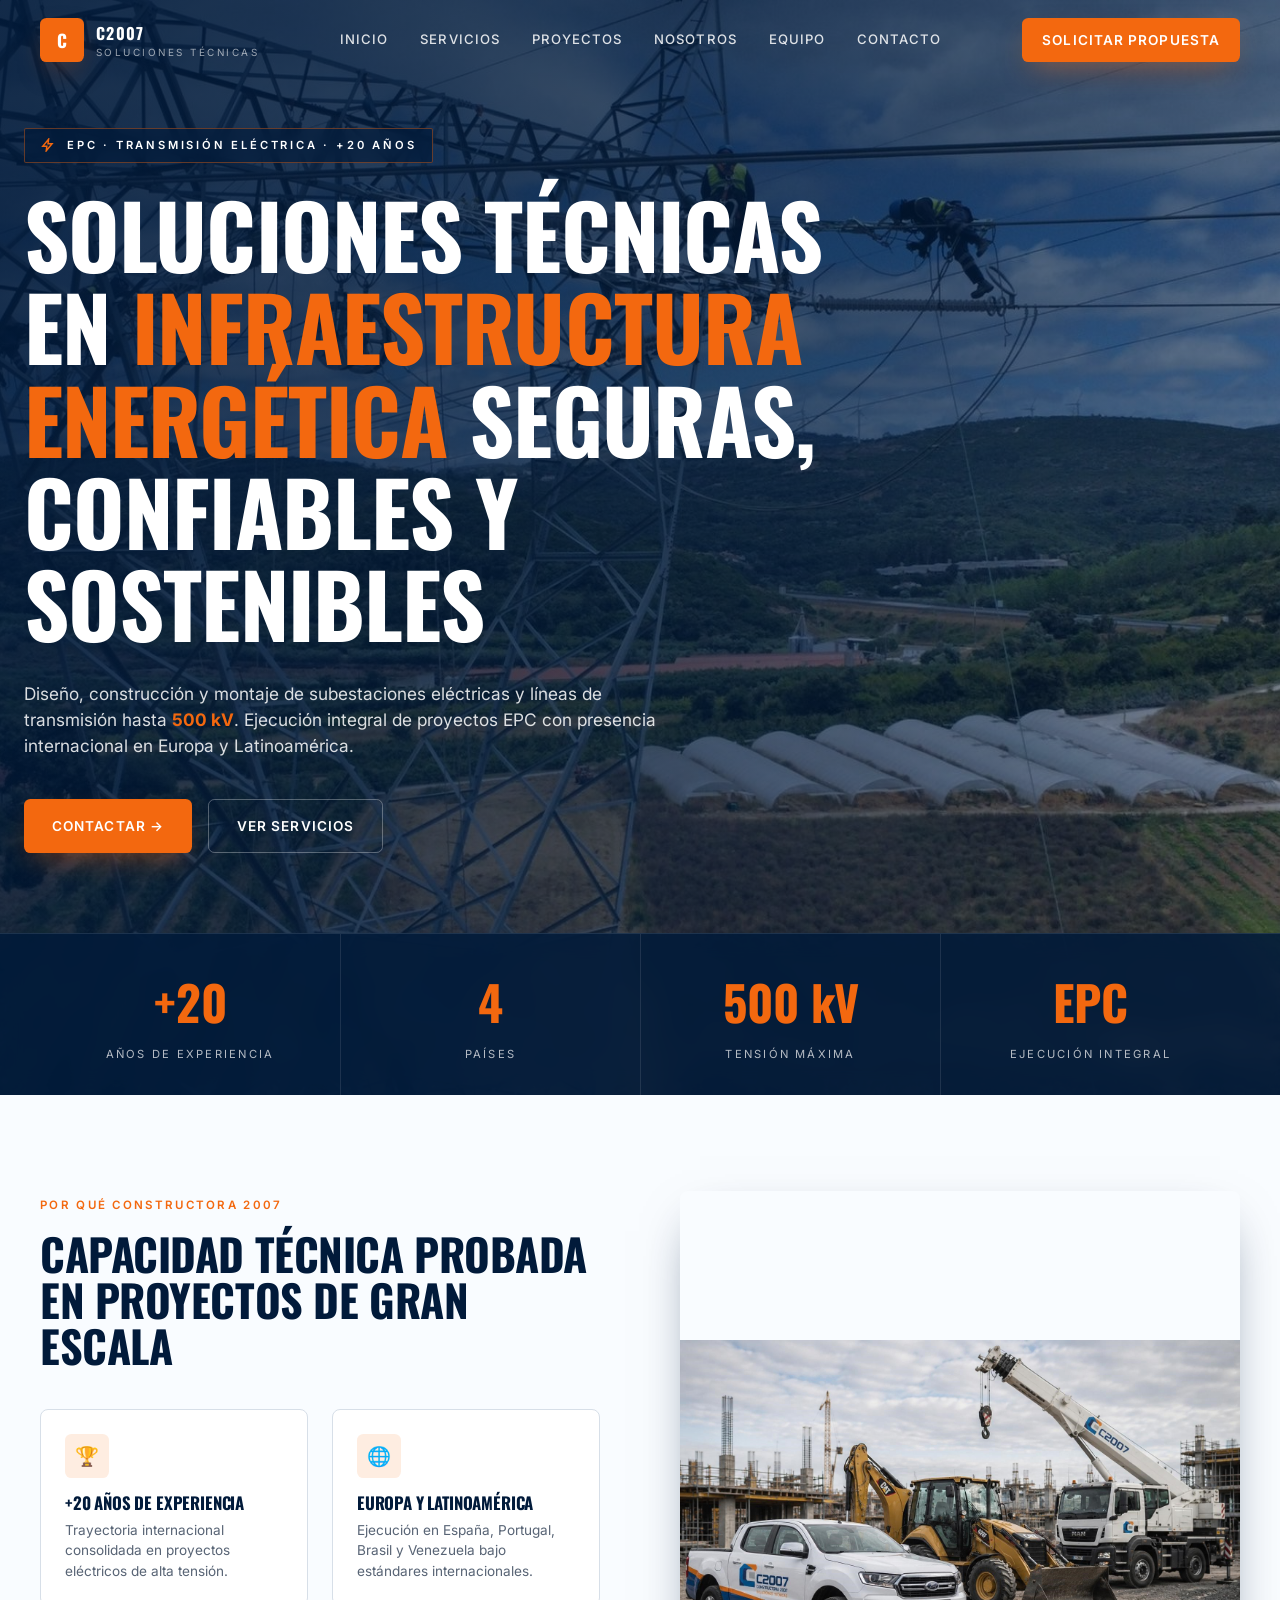
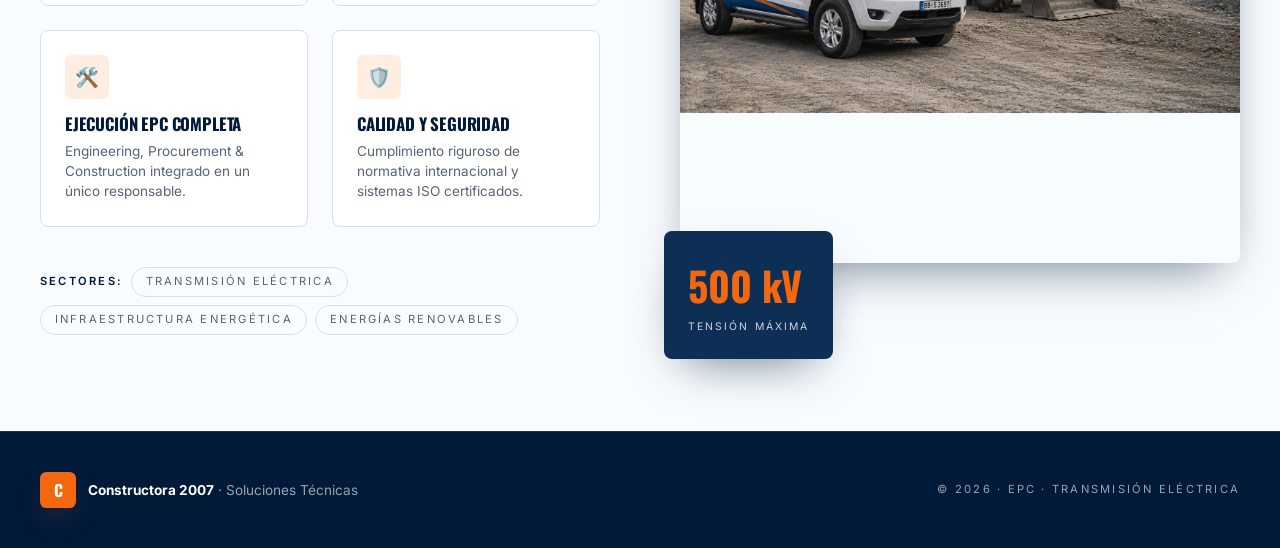
==== commit 77712a8f: "Add files via upload" ====
--- a/index.html
+++ b/index.html
@@ -4,47 +4,44 @@
 <meta charset="utf-8" />
 <meta name="viewport" content="width=device-width, initial-scale=1" />
 <title>Constructora 2007 · EPC en Transmisión Eléctrica hasta 500 kV</title>
-<meta name="description" content="Diseño, construcción y montaje de subestaciones y líneas de transmisión hasta 500 kV. Proyectos EPC en España, Portugal, Brasil y Venezuela." />
+<meta name="description" content="Diseño, construcción y montaje de subestaciones y líneas de transmisión hasta 500 kV." />
 <link rel="preconnect" href="https://fonts.googleapis.com">
 <link rel="preconnect" href="https://fonts.gstatic.com" crossorigin>
 <link href="https://fonts.googleapis.com/css2?family=Inter:wght@400;500;600;700&family=Oswald:wght@500;600;700&display=swap" rel="stylesheet">
 <link rel="icon" href="img/ico.jpg">
 <link rel="stylesheet" href="css/styles.css" />
 </head>
-<body>
-
-<header id="nav" class="nav">
+<body data-home="1">
+<header id="nav" class="nav scrolled">
   <div class="container nav-inner">
-    <a href="#inicio" class="brand">
-     
+    <a href="index.html" class="brand">
+      <div class="brand-mark">C</div>
       <div>
-        <div class="brand-name"> <img src="img/baner.jpg"/></div>
-      
+        <div class="brand-name">C2007</div>
+        <div class="brand-sub">Soluciones Técnicas</div>
       </div>
     </a>
     <nav class="nav-links">
-      <a href="#inicio">Inicio</a>
-      <a href="#servicios">Servicios</a>
-      <a href="#proyectos">Proyectos</a>
-      <a href="#nosotros">Nosotros</a>
-      <a href="#equipo">Equipo</a>
-      <a href="#contacto">Contacto</a>
+      <a href="index.html" class="active">Inicio</a>
+      <a href="servicios.html">Servicios</a>
+      <a href="proyectos.html">Proyectos</a>
+      <a href="nosotros.html">Nosotros</a>
+      <a href="equipo.html">Equipo</a>
+      <a href="contacto.html">Contacto</a>
     </nav>
-    <a href="#contacto" class="btn btn-orange nav-cta">Solicitar Propuesta</a>
-    <button class="nav-toggle" aria-label="Abrir menú" id="navToggle">
-      <span></span><span></span><span></span>
-    </button>
+    <a href="contacto.html" class="btn btn-orange nav-cta">Solicitar Propuesta</a>
+    <button class="nav-toggle" aria-label="Abrir menú" id="navToggle"><span></span><span></span><span></span></button>
   </div>
   <div class="nav-mobile" id="navMobile">
-    <a href="#inicio">Inicio</a>
-    <a href="#servicios">Servicios</a>
-    <a href="#proyectos">Proyectos</a>
-    <a href="#nosotros">Nosotros</a>
-    <a href="#equipo">Equipo</a>
-    <a href="#contacto">Contacto</a>
+    <a href="index.html">Inicio</a>
+    <a href="servicios.html">Servicios</a>
+    <a href="proyectos.html">Proyectos</a>
+    <a href="nosotros.html">Nosotros</a>
+    <a href="equipo.html">Equipo</a>
+    <a href="contacto.html">Contacto</a>
   </div>
 </header>
-
+<main>
 <!-- HERO -->
 <section id="inicio" class="hero">
   <img src="img/fondo.jpg" alt="Líneas de transmisión" class="hero-bg" />
@@ -57,8 +54,8 @@
     <h1>Soluciones técnicas en <span class="text-orange">infraestructura energética</span> seguras, confiables y sostenibles</h1>
     <p class="hero-lead">Diseño, construcción y montaje de subestaciones eléctricas y líneas de transmisión hasta <strong class="text-orange">500 kV</strong>. Ejecución integral de proyectos EPC con presencia internacional en Europa y Latinoamérica.</p>
     <div class="hero-ctas">
-      <a href="#contacto" class="btn btn-orange">Contactar →</a>
-      <a href="#servicios" class="btn btn-ghost">Ver Servicios</a>
+      <a href="contacto.html" class="btn btn-orange">Contactar →</a>
+      <a href="servicios.html" class="btn btn-ghost">Ver Servicios</a>
     </div>
   </div>
   <div class="stats-bar">
@@ -97,126 +94,8 @@
   </div>
 </section>
 
-<!-- SERVICES -->
-<section id="servicios" class="services">
-  <div class="container">
-    <span class="eyebrow">Servicios</span>
-    <h2>Soluciones integrales para infraestructura eléctrica y energética</h2>
-    <p class="lead">Trabajamos con promotores, empresas EPC, utilities y organizaciones del sector energético, garantizando calidad, seguridad, eficiencia y cumplimiento de plazos en cada proyecto.</p>
-    <div class="services-grid" id="servicesGrid"></div>
-  </div>
-</section>
 
-<!-- PROJECTS -->
-<section id="proyectos" class="projects">
-  <div class="container">
-    <span class="eyebrow">Experiencia internacional</span>
-    <h2 class="light">Proyectos en cuatro países, hasta 500 kV</h2>
-    <p class="lead light">Más de dos décadas ejecutando obras de transmisión eléctrica de alta y media tensión, integrando estándares internacionales con conocimiento local.</p>
-    <div class="countries">
-      <div><div class="cc">ES</div><div class="cn">España</div><p>Líneas y subestaciones 132 kV</p></div>
-      <div><div class="cc">PT</div><div class="cn">Portugal</div><p>Subestaciones y líneas 60 kV y 400 kV</p></div>
-      <div><div class="cc">BR</div><div class="cn">Brasil</div><p>Líneas y subestaciones 69, 220 y 500 kV</p></div>
-      <div><div class="cc">VE</div><div class="cn">Venezuela</div><p>Proyectos de transmisión 115 kV y 230 kV</p></div>
-    </div>
-    <h3 class="cases-title">Casos de éxito</h3>
-    <div class="cases">
-      <article class="case">
-        <div class="case-img"><img src="img/portugal.jpeg" alt="Portugal"/><span>Portugal</span></div>
-        <ul>
-          <li>Construcción de subestaciones y líneas en 60 kV y 400 kV</li>
-          <li>Obras de transmisión asociadas a centrales hidroeléctricas</li>
-          <li>Repotenciación de líneas de transmisión de 400 kV</li>
-        </ul>
-      </article>
-      <article class="case">
-        <div class="case-img"><img src="img/brasil.jpg" alt="Brasil"/><span>Brasil</span></div>
-        <ul>
-          <li>Líneas de transmisión de 69, 220 y 500 kV</li>
-          <li>Subestaciones asociadas a complejos eólicos</li>
-          <li>Integración a la red nacional brasileña</li>
-        </ul>
-      </article>
-      <article class="case">
-        <div class="case-img"><img src="img/venezuela.jpeg" alt="Venezuela"/><span>Venezuela</span></div>
-        <ul>
-          <li>Líneas y subestaciones 115 kV — Planta Josefa Camejo</li>
-          <li>Líneas en 230 kV PEZ a S/E San Juan de los Morros</li>
-          <li>Ejecución bajo estándares de transmisión nacional</li>
-        </ul>
-      </article>
-    </div>
-  </div>
-</section>
-
-<!-- ABOUT -->
-<section id="nosotros" class="about">
-  <div class="container about-grid">
-    <div class="about-img-wrap">
-      <img src="img/equipo.jpeg" alt="Equipo de Constructora 2007"/>
-      <div class="about-badge"><div class="about-badge-v">+20</div><div class="about-badge-l">Años ejecutando proyectos eléctricos</div></div>
-    </div>
-    <div>
-      <span class="eyebrow">Sobre nosotros</span>
-      <h2>Empresa especializada en infraestructura energética</h2>
-      <div class="about-text">
-        <p>En <strong>Constructora 2007 Soluciones Técnicas</strong> desarrollamos proyectos de infraestructura energética con enfoque integral en ingeniería, construcción y gestión.</p>
-        <p>Más de 20 años de experiencia internacional ejecutando líneas de transmisión y subestaciones en Venezuela, Brasil, Portugal y España, en obras de alta y media tensión.</p>
-        <p>Acompañamos proyectos bajo el modelo EPC —Engineering, Procurement & Construction—, integrando obras civiles, montaje electromecánico, equipos de potencia y sistemas de protección con estándares de calidad, seguridad y eficiencia.</p>
-      </div>
-      <div class="mv">
-        <div class="mv-card"><div class="mv-title">Misión</div><p>Desarrollar y ejecutar soluciones integrales en infraestructura energética, garantizando los más altos estándares de calidad, seguridad y sostenibilidad.</p></div>
-        <div class="mv-card"><div class="mv-title">Visión</div><p>Ser referente internacional en infraestructura energética, reconocida por excelencia técnica, capacidad de ejecución e innovación sostenible.</p></div>
-      </div>
-    </div>
-  </div>
-  <div class="container values-wrap">
-    <span class="eyebrow">Nuestros principios</span>
-    <h3>Valores Corporativos</h3>
-    <div class="values" id="valuesGrid"></div>
-  </div>
-</section>
-
-<!-- TEAM -->
-<section id="equipo" class="team">
-  <div class="container">
-    <span class="eyebrow">Equipo</span>
-    <h2>Profesionales con trayectoria internacional en transmisión eléctrica</h2>
-    <div class="team-grid">
-      <div class="team-card"><div class="team-bar"></div><div class="team-icon">⚡</div><div class="team-role">Dirección Técnica</div><h3>Especialistas en líneas y subestaciones</h3><p>+20 años liderando proyectos de transmisión en alta tensión, con dominio de normativa IEC, IEEE y ABNT.</p></div>
-      <div class="team-card"><div class="team-bar"></div><div class="team-icon">💼</div><div class="team-role">Gestión de Proyectos</div><h3>Ejecución internacional EPC</h3><p>Planificación, control de costos y cronograma en obras de gran envergadura en Europa y Latinoamérica.</p></div>
-      <div class="team-card"><div class="team-bar"></div><div class="team-icon">✅</div><div class="team-role">Calidad y Cumplimiento</div><h3>Coordinación y normativa</h3><p>Sistemas ISO, gestión de seguridad industrial y cumplimiento normativo en todas las fases.</p></div>
-    </div>
-  </div>
-</section>
-
-<!-- CONTACT -->
-<section id="contacto" class="contact">
-  <div class="container contact-grid">
-    <div>
-      <span class="eyebrow">Contacto</span>
-      <h2 class="light">Hablemos de su próximo proyecto</h2>
-      <p class="lead light">Estamos disponibles para licitaciones internacionales, alianzas estratégicas y proyectos EPC en transmisión eléctrica.</p>
-      <div class="contact-list">
-        <div class="contact-item"><div><div class="ci-l">Email</div><a href="mailto:administracion@constructora2007.com">administracion@constructora2007.com</a></div></div>
-        <div class="contact-item"><div><div class="ci-l">Teléfono</div>
-          <div>🇪🇸 +34 624 54 73 99</div>
-          <div>🇵🇹 +351 934 497 946</div>
-          <div>🇻🇪 +58 412 0616977</div>
-        </div></div>
-        <div class="contact-item"><div><div class="ci-l">Operaciones</div><div>España · Portugal · Brasil · Venezuela</div></div></div>
-      </div>
-    </div>
-    <form class="contact-form" id="contactForm">
-      <label>Nombre <span>*</span><input required type="text" placeholder="Su nombre"/></label>
-      <label>Email <span>*</span><input required type="email" placeholder="email@empresa.com"/></label>
-      <label>Empresa<input type="text" placeholder="Empresa / Organización"/></label>
-      <label>Mensaje <span>*</span><textarea required rows="5" placeholder="Cuéntenos sobre su proyecto"></textarea></label>
-      <button type="submit" class="btn btn-orange">Enviar mensaje →</button>
-    </form>
-  </div>
-</section>
-
+</main>
 <footer class="footer">
   <div class="container footer-inner">
     <div class="brand">
@@ -226,7 +105,7 @@
     <div class="footer-copy">© <span id="year"></span> · EPC · Transmisión Eléctrica</div>
   </div>
 </footer>
+<script src="js/script.js"></script>
 
-<script src="js/script.js"></script>
 </body>
-</html>
+</html>
--- a/css/styles.css
+++ b/css/styles.css
@@ -173,6 +173,7 @@
 .team-role{margin-top:1.5rem;font-size:.7rem;font-weight:600;text-transform:uppercase;letter-spacing:.2em;color:var(--muted)}
 .team-card h3{margin-top:.5rem;font-size:1.15rem;line-height:1.2}
 .team-card p{margin-top:.75rem;font-size:.88rem;color:var(--muted)}
+
 /* CONTACT */
 .contact{padding:6rem 0;background:var(--navy-deep);color:#fff}
 .contact-grid{display:grid;gap:3rem;grid-template-columns:1fr}
@@ -199,3 +200,5 @@
 .footer .text-sm{font-size:.85rem;color:rgba(255,255,255,.6)}
 .footer .text-sm strong{color:#fff}
 .footer-copy{font-size:.7rem;text-transform:uppercase;letter-spacing:.2em}
+
+
